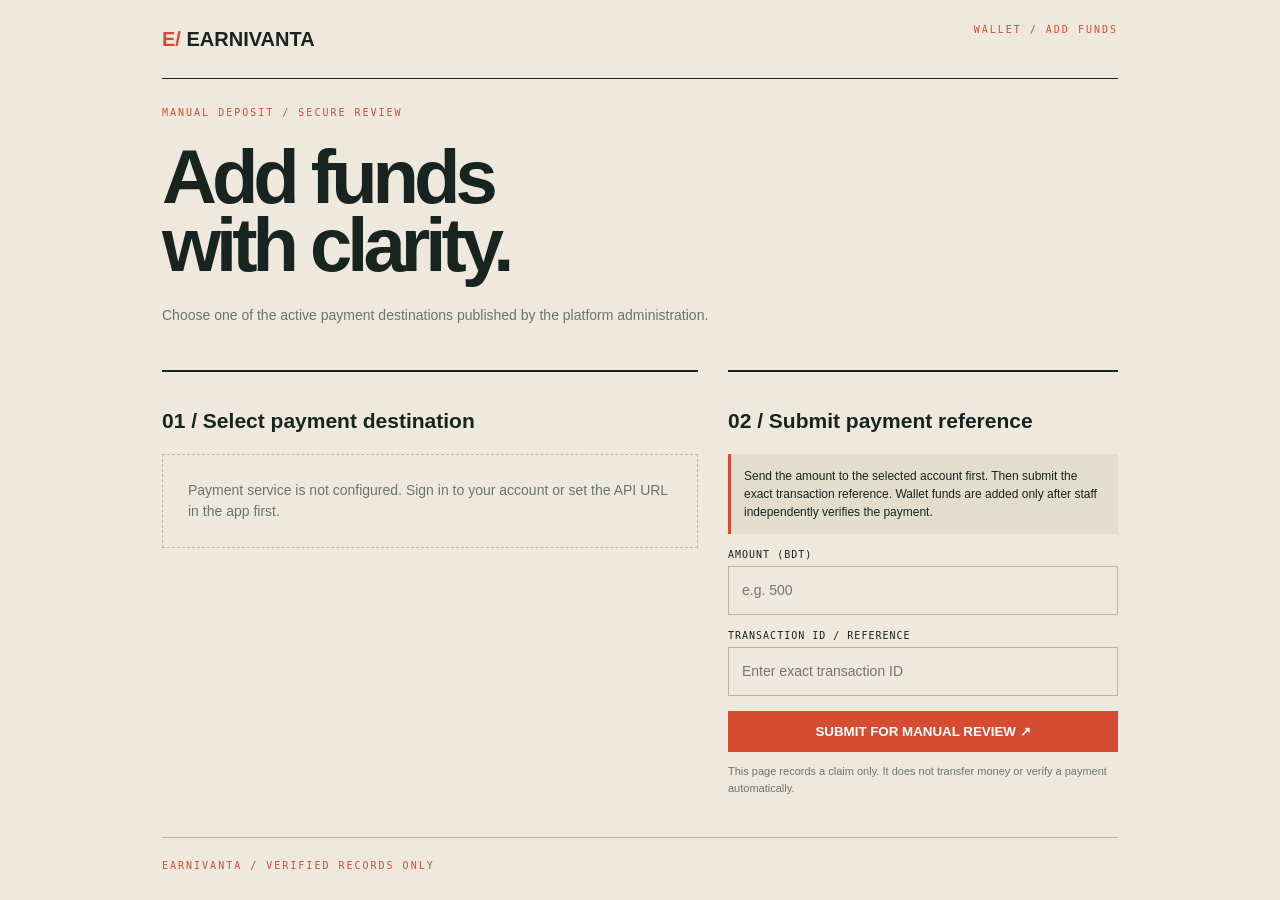
==== add-funds.html @ 9689fb7e "Add customer-facing manual payment destination and deposit claim page" ====
<!doctype html>
<html lang="en"><head><meta charset="utf-8"><meta name="viewport" content="width=device-width,initial-scale=1"><title>Earnivanta / Add Funds</title>
<style>
:root{--paper:#eee9dc;--paper2:#e3ddce;--ink:#18241f;--muted:#69756d;--red:#d64c32;--line:#b8b4a7}*{box-sizing:border-box}body{margin:0;background:var(--paper);color:var(--ink);font:14px/1.5 Arial,sans-serif}.wrap{max-width:1000px;margin:auto;padding:0 22px}.top{padding:24px 0;border-bottom:1px solid var(--ink);display:flex;justify-content:space-between}.brand{font-size:20px;font-weight:900}.tag{font:10px monospace;letter-spacing:2px;color:var(--red)}h1{font-size:clamp(42px,7vw,76px);letter-spacing:-5px;line-height:.9;margin:25px 0}.layout{display:grid;grid-template-columns:1fr 390px;gap:30px;padding:30px 0}.panel{border-top:2px solid var(--ink);padding-top:16px}.cards{display:grid;gap:12px}.card{padding:17px;border:1px solid var(--line);background:#f5f1e8;cursor:pointer}.card.selected{border:2px solid var(--red);padding:16px}.meta{font:10px monospace;color:var(--muted);letter-spacing:1px}.number{font-size:25px;font-weight:bold;letter-spacing:-1px;overflow-wrap:anywhere;margin:6px 0}.field{margin:15px 0}.field label{display:block;font:10px monospace;letter-spacing:1px;margin-bottom:6px}.field input,.field select{width:100%;padding:13px;border:1px solid var(--line);background:transparent;color:var(--ink);font:inherit}.btn{background:var(--red);color:white;border:0;padding:13px 16px;font-weight:bold;cursor:pointer;width:100%}.note{padding:13px;background:var(--paper2);border-left:3px solid var(--red);font-size:12px;margin:15px 0}.muted{color:var(--muted)}.hidden{display:none!important}.toast{position:fixed;bottom:18px;right:18px;background:var(--ink);color:white;padding:13px}.empty{padding:25px;border:1px dashed var(--line);color:var(--muted)}@media(max-width:780px){.layout{grid-template-columns:1fr}.wrap{padding:0 16px}}
</style></head><body><div class="wrap"><header class="top"><div class="brand"><span style="color:var(--red)">E/</span> EARNIVANTA</div><div class="tag">WALLET / ADD FUNDS</div></header><div class="tag" style="margin-top:28px">MANUAL DEPOSIT / SECURE REVIEW</div><h1>Add funds<br>with clarity.</h1><p class="muted">Choose one of the active payment destinations published by the platform administration.</p><div class="layout"><section class="panel"><h2>01 / Select payment destination</h2><div id="destinations" class="cards"><div class="empty">Loading available payment accounts…</div></div></section><section class="panel"><h2>02 / Submit payment reference</h2><div class="note">Send the amount to the selected account first. Then submit the exact transaction reference. Wallet funds are added only after staff independently verifies the payment.</div><form id="form"><div class="field"><label>AMOUNT (BDT)</label><input id="amount" type="number" min="1" max="1000000" step="0.01" required placeholder="e.g. 500"></div><div class="field"><label>TRANSACTION ID / REFERENCE</label><input id="reference" required minlength="6" maxlength="120" placeholder="Enter exact transaction ID"></div><button class="btn" type="submit">SUBMIT FOR MANUAL REVIEW ↗</button></form><p class="muted" style="font-size:11px">This page records a claim only. It does not transfer money or verify a payment automatically.</p></section></div><footer class="tag" style="border-top:1px solid var(--line);padding:22px 0">EARNIVANTA / VERIFIED RECORDS ONLY</footer></div><div id="toast" class="toast hidden"></div>
<script>
const $=id=>document.getElementById(id);let base="",token="",selected=null;
function msg(s){$("toast").textContent=s;$("toast").classList.remove("hidden");setTimeout(()=>$("toast").classList.add("hidden"),4000)}
const esc=s=>String(s??"").replace(/[&<>"']/g,c=>({"&":"&amp;","<":"&lt;",">":"&gt;",'"':"&quot;","'":"&#39;"}[c]));
async function load(){base=new URLSearchParams(location.search).get("api")||localStorage.getItem("earnivanta_api")||"";token=localStorage.getItem("earnivanta_token")||"";if(!base){$("destinations").innerHTML='<div class="empty">Payment service is not configured. Sign in to your account or set the API URL in the app first.</div>';return}try{const r=await fetch(base.replace(/\/$/,"")+"/api/v1/payment-destinations");const items=await r.json();if(!r.ok)throw Error("Could not load payment destinations");$("destinations").innerHTML=items.length?items.map(x=>'<article class="card" data-id="'+x.id+'"><div class="meta">'+esc(x.method.toUpperCase())+' / '+esc(x.account_type.toUpperCase())+'</div><h3>'+esc(x.label)+'</h3><div class="number">'+esc(x.account_number)+'</div><p class="muted">'+esc(x.instructions||"Use this account to send your payment")+'</p></article>').join(""):'<div class="empty">No payment destinations are active right now.</div>';$("destinations").querySelectorAll("[data-id]").forEach(c=>c.onclick=()=>{selected=items.find(x=>x.id===Number(c.dataset.id));$("destinations").querySelectorAll(".card").forEach(x=>x.classList.toggle("selected",x===c))})}catch(e){$("destinations").innerHTML='<div class="empty">'+esc(e.message)+'</div>'}}
$("form").onsubmit=async e=>{e.preventDefault();if(!selected){msg("Select a payment destination first");return}if(!token){msg("Please sign in to your Earnivanta account first");return}const amount=Math.round(Number($("amount").value)*100);if(!Number.isSafeInteger(amount)||amount<=0){msg("Enter a valid amount");return}try{const r=await fetch(base.replace(/\/$/,"")+"/api/v1/deposits",{method:"POST",headers:{"Content-Type":"application/json","Authorization":"Bearer "+token},body:JSON.stringify({amount_minor:amount,method:selected.method.toLowerCase(),payment_destination_id:selected.id,payment_reference:$("reference").value.trim()})});const d=await r.json();if(!r.ok)throw Error(d.detail||"Submission failed");msg("Submitted. Awaiting manual verification.");$("form").reset()}catch(e){msg(e.message)}};
load();
</script></body></html>
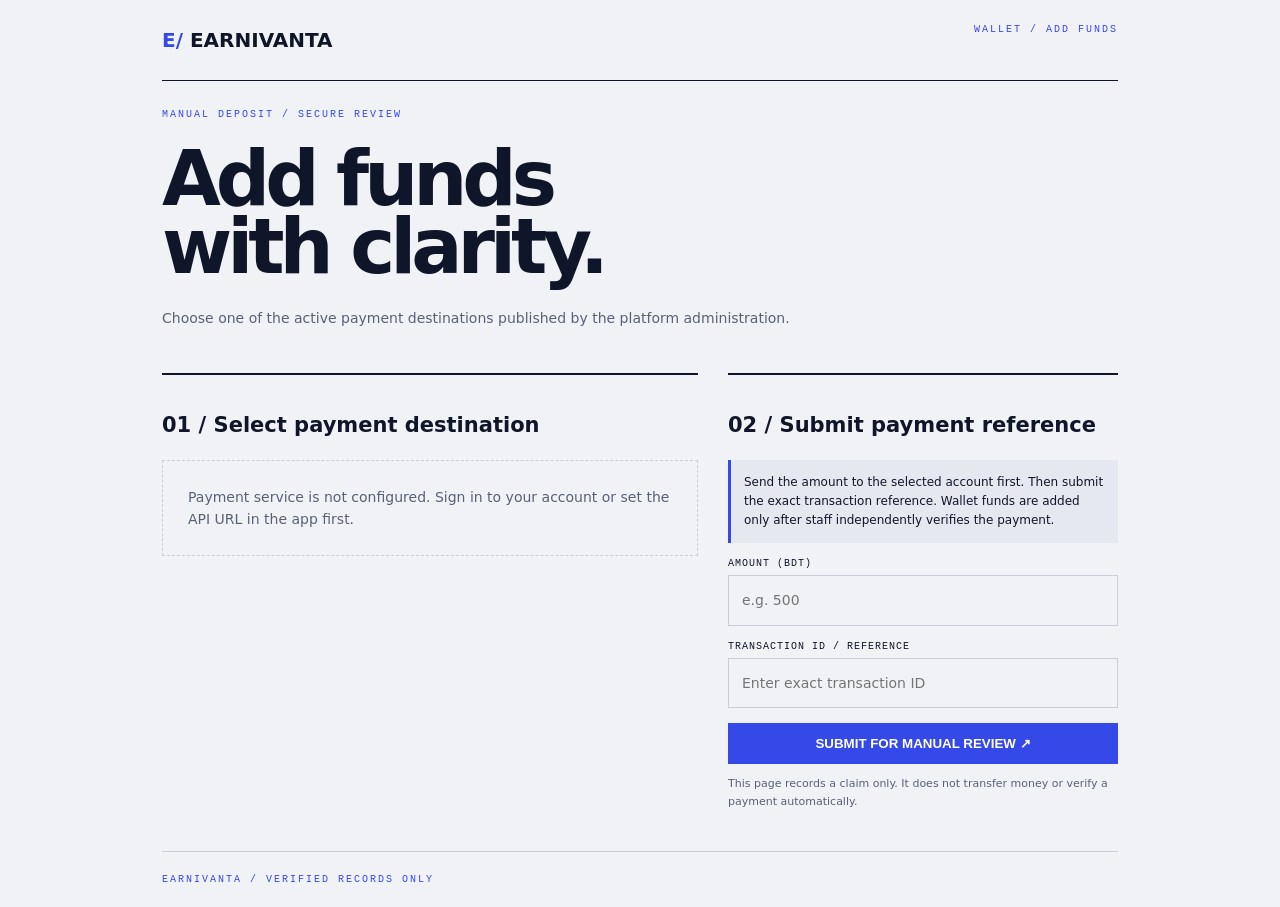
==== commit 8fe2bd55: "Align Earnivanta operations and payment pages with the new visual identity" ====
--- a/add-funds.html
+++ b/add-funds.html
@@ -1,7 +1,7 @@
 <!doctype html>
 <html lang="en"><head><meta charset="utf-8"><meta name="viewport" content="width=device-width,initial-scale=1"><title>Earnivanta / Add Funds</title>
 <style>
-:root{--paper:#eee9dc;--paper2:#e3ddce;--ink:#18241f;--muted:#69756d;--red:#d64c32;--line:#b8b4a7}*{box-sizing:border-box}body{margin:0;background:var(--paper);color:var(--ink);font:14px/1.5 Arial,sans-serif}.wrap{max-width:1000px;margin:auto;padding:0 22px}.top{padding:24px 0;border-bottom:1px solid var(--ink);display:flex;justify-content:space-between}.brand{font-size:20px;font-weight:900}.tag{font:10px monospace;letter-spacing:2px;color:var(--red)}h1{font-size:clamp(42px,7vw,76px);letter-spacing:-5px;line-height:.9;margin:25px 0}.layout{display:grid;grid-template-columns:1fr 390px;gap:30px;padding:30px 0}.panel{border-top:2px solid var(--ink);padding-top:16px}.cards{display:grid;gap:12px}.card{padding:17px;border:1px solid var(--line);background:#f5f1e8;cursor:pointer}.card.selected{border:2px solid var(--red);padding:16px}.meta{font:10px monospace;color:var(--muted);letter-spacing:1px}.number{font-size:25px;font-weight:bold;letter-spacing:-1px;overflow-wrap:anywhere;margin:6px 0}.field{margin:15px 0}.field label{display:block;font:10px monospace;letter-spacing:1px;margin-bottom:6px}.field input,.field select{width:100%;padding:13px;border:1px solid var(--line);background:transparent;color:var(--ink);font:inherit}.btn{background:var(--red);color:white;border:0;padding:13px 16px;font-weight:bold;cursor:pointer;width:100%}.note{padding:13px;background:var(--paper2);border-left:3px solid var(--red);font-size:12px;margin:15px 0}.muted{color:var(--muted)}.hidden{display:none!important}.toast{position:fixed;bottom:18px;right:18px;background:var(--ink);color:white;padding:13px}.empty{padding:25px;border:1px dashed var(--line);color:var(--muted)}@media(max-width:780px){.layout{grid-template-columns:1fr}.wrap{padding:0 16px}}
+:root{--paper:#f1f2f5;--paper2:#e5e8ef;--ink:#101629;--muted:#596176;--red:#3548e8;--line:#c8cdd8}*{box-sizing:border-box}body{margin:0;background:var(--paper);color:var(--ink);font:14px/1.6 "Segoe UI",system-ui,"Noto Sans Bengali",sans-serif}.wrap{max-width:1000px;margin:auto;padding:0 22px}.top{padding:24px 0;border-bottom:1px solid var(--ink);display:flex;justify-content:space-between}.brand{font-size:20px;font-weight:900}.tag{font:10px monospace;letter-spacing:2px;color:var(--red)}h1{font-size:clamp(42px,7vw,76px);letter-spacing:-5px;line-height:.9;margin:25px 0}.layout{display:grid;grid-template-columns:1fr 390px;gap:30px;padding:30px 0}.panel{border-top:2px solid var(--ink);padding-top:16px}.cards{display:grid;gap:12px}.card{padding:17px;border:1px solid var(--line);background:#f5f1e8;cursor:pointer}.card.selected{border:2px solid var(--red);padding:16px}.meta{font:10px monospace;color:var(--muted);letter-spacing:1px}.number{font-size:25px;font-weight:bold;letter-spacing:-1px;overflow-wrap:anywhere;margin:6px 0}.field{margin:15px 0}.field label{display:block;font:10px monospace;letter-spacing:1px;margin-bottom:6px}.field input,.field select{width:100%;padding:13px;border:1px solid var(--line);background:transparent;color:var(--ink);font:inherit}.btn{background:var(--red);color:white;border:0;padding:13px 16px;font-weight:bold;cursor:pointer;width:100%}.note{padding:13px;background:var(--paper2);border-left:3px solid var(--red);font-size:12px;margin:15px 0}.muted{color:var(--muted)}.hidden{display:none!important}.toast{position:fixed;bottom:18px;right:18px;background:var(--ink);color:white;padding:13px}.empty{padding:25px;border:1px dashed var(--line);color:var(--muted)}@media(max-width:780px){.layout{grid-template-columns:1fr}.wrap{padding:0 16px}}
 </style></head><body><div class="wrap"><header class="top"><div class="brand"><span style="color:var(--red)">E/</span> EARNIVANTA</div><div class="tag">WALLET / ADD FUNDS</div></header><div class="tag" style="margin-top:28px">MANUAL DEPOSIT / SECURE REVIEW</div><h1>Add funds<br>with clarity.</h1><p class="muted">Choose one of the active payment destinations published by the platform administration.</p><div class="layout"><section class="panel"><h2>01 / Select payment destination</h2><div id="destinations" class="cards"><div class="empty">Loading available payment accounts…</div></div></section><section class="panel"><h2>02 / Submit payment reference</h2><div class="note">Send the amount to the selected account first. Then submit the exact transaction reference. Wallet funds are added only after staff independently verifies the payment.</div><form id="form"><div class="field"><label>AMOUNT (BDT)</label><input id="amount" type="number" min="1" max="1000000" step="0.01" required placeholder="e.g. 500"></div><div class="field"><label>TRANSACTION ID / REFERENCE</label><input id="reference" required minlength="6" maxlength="120" placeholder="Enter exact transaction ID"></div><button class="btn" type="submit">SUBMIT FOR MANUAL REVIEW ↗</button></form><p class="muted" style="font-size:11px">This page records a claim only. It does not transfer money or verify a payment automatically.</p></section></div><footer class="tag" style="border-top:1px solid var(--line);padding:22px 0">EARNIVANTA / VERIFIED RECORDS ONLY</footer></div><div id="toast" class="toast hidden"></div>
 <script>
 const $=id=>document.getElementById(id);let base="",token="",selected=null;
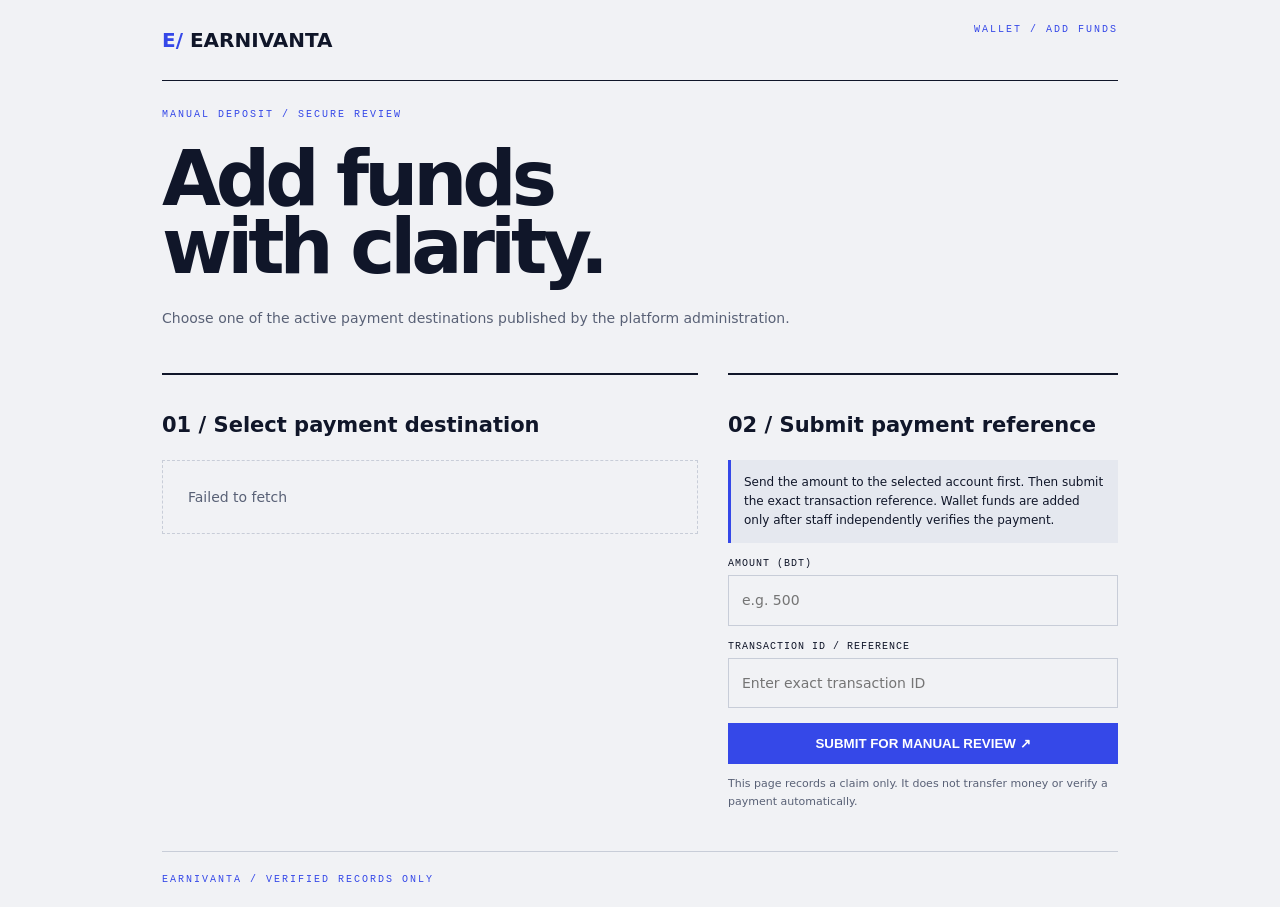
==== commit 4e271e91: "Connect frontend pages to live Earnivanta API by default" ====
--- a/add-funds.html
+++ b/add-funds.html
@@ -7,7 +7,7 @@
 const $=id=>document.getElementById(id);let base="",token="",selected=null;
 function msg(s){$("toast").textContent=s;$("toast").classList.remove("hidden");setTimeout(()=>$("toast").classList.add("hidden"),4000)}
 const esc=s=>String(s??"").replace(/[&<>"']/g,c=>({"&":"&amp;","<":"&lt;",">":"&gt;",'"':"&quot;","'":"&#39;"}[c]));
-async function load(){base=new URLSearchParams(location.search).get("api")||localStorage.getItem("earnivanta_api")||"";token=localStorage.getItem("earnivanta_token")||"";if(!base){$("destinations").innerHTML='<div class="empty">Payment service is not configured. Sign in to your account or set the API URL in the app first.</div>';return}try{const r=await fetch(base.replace(/\/$/,"")+"/api/v1/payment-destinations");const items=await r.json();if(!r.ok)throw Error("Could not load payment destinations");$("destinations").innerHTML=items.length?items.map(x=>'<article class="card" data-id="'+x.id+'"><div class="meta">'+esc(x.method.toUpperCase())+' / '+esc(x.account_type.toUpperCase())+'</div><h3>'+esc(x.label)+'</h3><div class="number">'+esc(x.account_number)+'</div><p class="muted">'+esc(x.instructions||"Use this account to send your payment")+'</p></article>').join(""):'<div class="empty">No payment destinations are active right now.</div>';$("destinations").querySelectorAll("[data-id]").forEach(c=>c.onclick=()=>{selected=items.find(x=>x.id===Number(c.dataset.id));$("destinations").querySelectorAll(".card").forEach(x=>x.classList.toggle("selected",x===c))})}catch(e){$("destinations").innerHTML='<div class="empty">'+esc(e.message)+'</div>'}}
+async function load(){base=new URLSearchParams(location.search).get("api")||localStorage.getItem("earnivanta_api")||"https://earnivanta-api-ozq5.onrender.com";token=localStorage.getItem("earnivanta_token")||"";if(!base){$("destinations").innerHTML='<div class="empty">Payment service is not configured. Sign in to your account or set the API URL in the app first.</div>';return}try{const r=await fetch(base.replace(/\/$/,"")+"/api/v1/payment-destinations");const items=await r.json();if(!r.ok)throw Error("Could not load payment destinations");$("destinations").innerHTML=items.length?items.map(x=>'<article class="card" data-id="'+x.id+'"><div class="meta">'+esc(x.method.toUpperCase())+' / '+esc(x.account_type.toUpperCase())+'</div><h3>'+esc(x.label)+'</h3><div class="number">'+esc(x.account_number)+'</div><p class="muted">'+esc(x.instructions||"Use this account to send your payment")+'</p></article>').join(""):'<div class="empty">No payment destinations are active right now.</div>';$("destinations").querySelectorAll("[data-id]").forEach(c=>c.onclick=()=>{selected=items.find(x=>x.id===Number(c.dataset.id));$("destinations").querySelectorAll(".card").forEach(x=>x.classList.toggle("selected",x===c))})}catch(e){$("destinations").innerHTML='<div class="empty">'+esc(e.message)+'</div>'}}
 $("form").onsubmit=async e=>{e.preventDefault();if(!selected){msg("Select a payment destination first");return}if(!token){msg("Please sign in to your Earnivanta account first");return}const amount=Math.round(Number($("amount").value)*100);if(!Number.isSafeInteger(amount)||amount<=0){msg("Enter a valid amount");return}try{const r=await fetch(base.replace(/\/$/,"")+"/api/v1/deposits",{method:"POST",headers:{"Content-Type":"application/json","Authorization":"Bearer "+token},body:JSON.stringify({amount_minor:amount,method:selected.method.toLowerCase(),payment_destination_id:selected.id,payment_reference:$("reference").value.trim()})});const d=await r.json();if(!r.ok)throw Error(d.detail||"Submission failed");msg("Submitted. Awaiting manual verification.");$("form").reset()}catch(e){msg(e.message)}};
 load();
 </script></body></html>
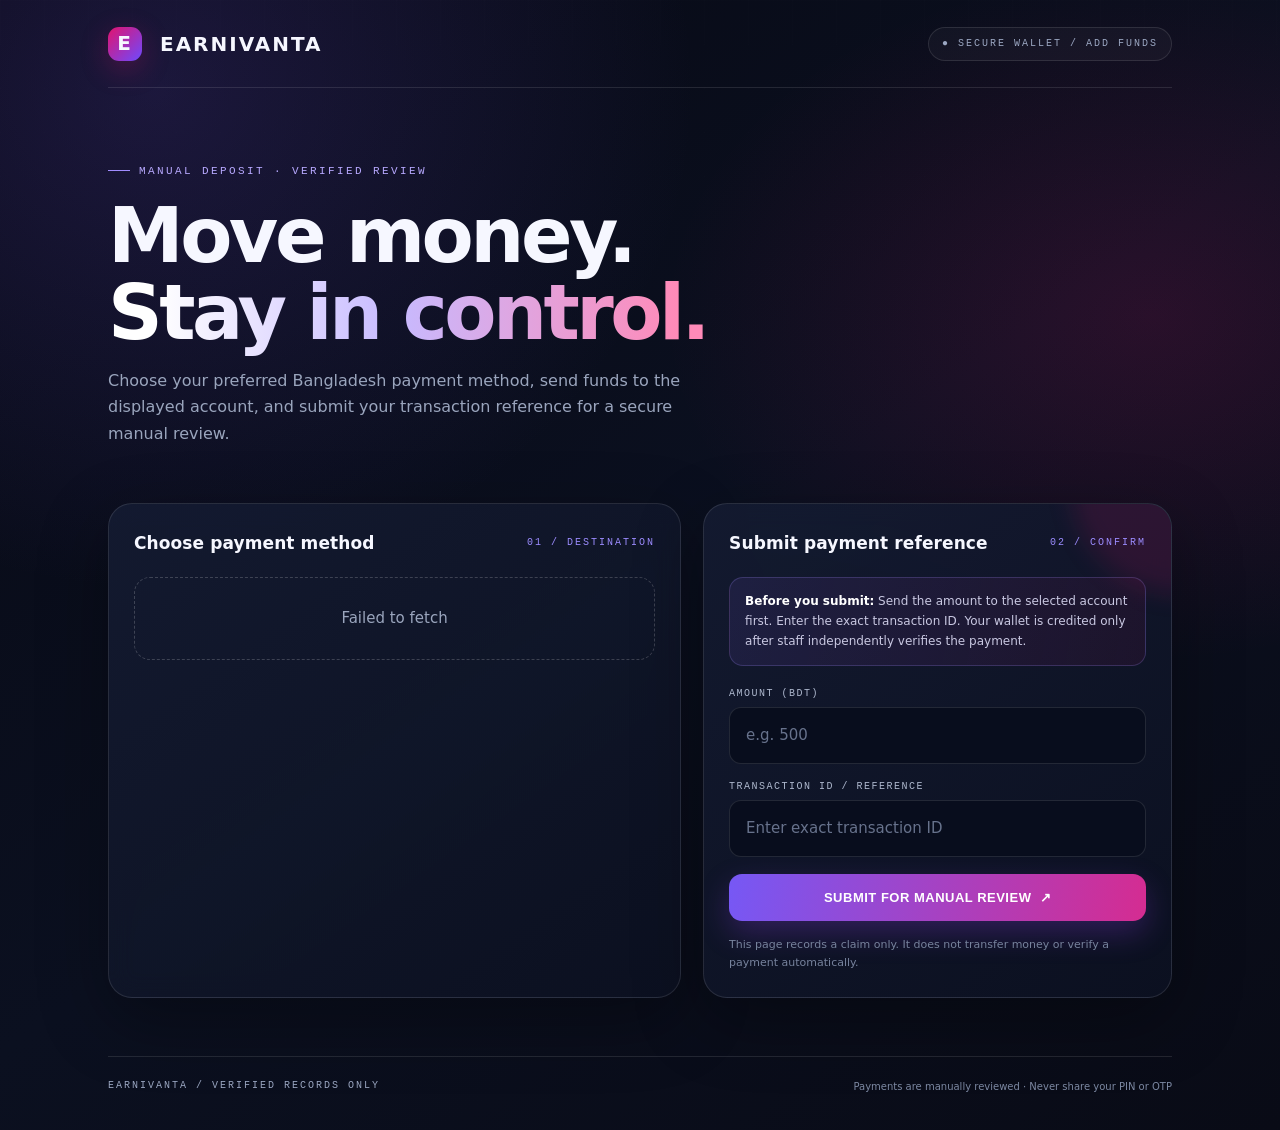
==== commit 508ae2c1: "Redesign add funds page with branded payment cards and premium dark theme" ====
--- a/add-funds.html
+++ b/add-funds.html
@@ -1,13 +1,11 @@
 <!doctype html>
 <html lang="en"><head><meta charset="utf-8"><meta name="viewport" content="width=device-width,initial-scale=1"><title>Earnivanta / Add Funds</title>
-<style>
-:root{--paper:#f1f2f5;--paper2:#e5e8ef;--ink:#101629;--muted:#596176;--red:#3548e8;--line:#c8cdd8}*{box-sizing:border-box}body{margin:0;background:var(--paper);color:var(--ink);font:14px/1.6 "Segoe UI",system-ui,"Noto Sans Bengali",sans-serif}.wrap{max-width:1000px;margin:auto;padding:0 22px}.top{padding:24px 0;border-bottom:1px solid var(--ink);display:flex;justify-content:space-between}.brand{font-size:20px;font-weight:900}.tag{font:10px monospace;letter-spacing:2px;color:var(--red)}h1{font-size:clamp(42px,7vw,76px);letter-spacing:-5px;line-height:.9;margin:25px 0}.layout{display:grid;grid-template-columns:1fr 390px;gap:30px;padding:30px 0}.panel{border-top:2px solid var(--ink);padding-top:16px}.cards{display:grid;gap:12px}.card{padding:17px;border:1px solid var(--line);background:#f5f1e8;cursor:pointer}.card.selected{border:2px solid var(--red);padding:16px}.meta{font:10px monospace;color:var(--muted);letter-spacing:1px}.number{font-size:25px;font-weight:bold;letter-spacing:-1px;overflow-wrap:anywhere;margin:6px 0}.field{margin:15px 0}.field label{display:block;font:10px monospace;letter-spacing:1px;margin-bottom:6px}.field input,.field select{width:100%;padding:13px;border:1px solid var(--line);background:transparent;color:var(--ink);font:inherit}.btn{background:var(--red);color:white;border:0;padding:13px 16px;font-weight:bold;cursor:pointer;width:100%}.note{padding:13px;background:var(--paper2);border-left:3px solid var(--red);font-size:12px;margin:15px 0}.muted{color:var(--muted)}.hidden{display:none!important}.toast{position:fixed;bottom:18px;right:18px;background:var(--ink);color:white;padding:13px}.empty{padding:25px;border:1px dashed var(--line);color:var(--muted)}@media(max-width:780px){.layout{grid-template-columns:1fr}.wrap{padding:0 16px}}
-</style></head><body><div class="wrap"><header class="top"><div class="brand"><span style="color:var(--red)">E/</span> EARNIVANTA</div><div class="tag">WALLET / ADD FUNDS</div></header><div class="tag" style="margin-top:28px">MANUAL DEPOSIT / SECURE REVIEW</div><h1>Add funds<br>with clarity.</h1><p class="muted">Choose one of the active payment destinations published by the platform administration.</p><div class="layout"><section class="panel"><h2>01 / Select payment destination</h2><div id="destinations" class="cards"><div class="empty">Loading available payment accounts…</div></div></section><section class="panel"><h2>02 / Submit payment reference</h2><div class="note">Send the amount to the selected account first. Then submit the exact transaction reference. Wallet funds are added only after staff independently verifies the payment.</div><form id="form"><div class="field"><label>AMOUNT (BDT)</label><input id="amount" type="number" min="1" max="1000000" step="0.01" required placeholder="e.g. 500"></div><div class="field"><label>TRANSACTION ID / REFERENCE</label><input id="reference" required minlength="6" maxlength="120" placeholder="Enter exact transaction ID"></div><button class="btn" type="submit">SUBMIT FOR MANUAL REVIEW ↗</button></form><p class="muted" style="font-size:11px">This page records a claim only. It does not transfer money or verify a payment automatically.</p></section></div><footer class="tag" style="border-top:1px solid var(--line);padding:22px 0">EARNIVANTA / VERIFIED RECORDS ONLY</footer></div><div id="toast" class="toast hidden"></div>
+<style>:root{color-scheme:dark;--bg:#070914;--panel:#111629;--line:rgba(255,255,255,.11);--muted:#9aa5bd;--white:#f6f7ff;--pink:#e2136e;--orange:#f26522;--cyan:#64e5db}*{box-sizing:border-box}html{scroll-behavior:smooth}body{margin:0;min-height:100vh;background:radial-gradient(ellipse at 12% 8%,rgba(92,65,180,.24),transparent 34%),radial-gradient(ellipse at 90% 28%,rgba(226,19,110,.14),transparent 30%),linear-gradient(145deg,#070914 0%,#0b1020 52%,#090b16 100%);color:var(--white);font:15px/1.65 "Segoe UI",system-ui,"Noto Sans Bengali",sans-serif;overflow-x:hidden}body:before{content:"";position:fixed;inset:0;pointer-events:none;opacity:.22;background-image:linear-gradient(rgba(255,255,255,.035) 1px,transparent 1px),linear-gradient(90deg,rgba(255,255,255,.035) 1px,transparent 1px);background-size:44px 44px;mask-image:linear-gradient(to bottom,black,transparent 85%)}.wrap{position:relative;max-width:1120px;margin:auto;padding:0 28px}.top{height:88px;display:flex;align-items:center;justify-content:space-between;border-bottom:1px solid var(--line)}.brand{font-size:20px;font-weight:900;letter-spacing:2px}.brand-mark{display:inline-grid;place-items:center;width:34px;height:34px;border-radius:11px;margin-right:9px;background:linear-gradient(135deg,#e2136e,#6d4aff);box-shadow:0 8px 28px #e2136e44}.tag{font:10px/1.4 ui-monospace,monospace;letter-spacing:2px;color:#9ba7c2}.secure{border:1px solid var(--line);border-radius:99px;padding:9px 13px;background:#ffffff08}.hero{padding:66px 0 36px;max-width:760px}.eyebrow{display:inline-flex;align-items:center;gap:9px;color:#b8a9ff;font:11px ui-monospace,monospace;letter-spacing:2.4px}.eyebrow:before{content:"";width:22px;height:1px;background:#a18cff}h1{font-size:clamp(42px,7vw,76px);line-height:1.02;letter-spacing:-3.5px;margin:18px 0 16px;font-weight:850}h1 span{background:linear-gradient(90deg,#fff 8%,#c7baff 48%,#ff8ab8 95%);-webkit-background-clip:text;background-clip:text;color:transparent}.hero p{color:var(--muted);max-width:600px;margin:0;font-size:16px}.layout{display:grid;grid-template-columns:minmax(0,1.1fr) minmax(320px,.9fr);gap:22px;padding:20px 0 58px}.panel{background:linear-gradient(145deg,rgba(20,27,49,.94),rgba(12,17,33,.94));border:1px solid var(--line);border-radius:24px;padding:25px;box-shadow:0 22px 70px #0005;backdrop-filter:blur(12px)}.panel-head{display:flex;align-items:center;justify-content:space-between;gap:12px;margin-bottom:20px}.panel h2{font-size:17px;letter-spacing:.1px;margin:0}.step{font:10px ui-monospace,monospace;color:#9c8cff;letter-spacing:2px}.cards{display:grid;grid-template-columns:repeat(2,minmax(0,1fr));gap:13px}.card{position:relative;min-width:0;padding:17px;border:1px solid var(--line);border-radius:17px;background:linear-gradient(145deg,#ffffff0b,#ffffff03);cursor:pointer;transition:transform .2s,border-color .2s,background .2s;overflow:hidden}.card:hover{transform:translateY(-3px);border-color:#a18cff88}.card.selected{border:1px solid #b29dff;background:linear-gradient(145deg,#5b4b9a40,#e2136e12);box-shadow:inset 0 0 0 1px #a18cff33,0 10px 32px #5c4bbb22}.card.selected:after{content:"✓";position:absolute;right:13px;top:12px;width:22px;height:22px;border-radius:50%;display:grid;place-items:center;background:#9d87ff;color:#0b0b17;font-weight:900;font-size:12px}.brandline{display:flex;align-items:center;gap:12px;margin-bottom:15px}.logo-box{width:56px;height:48px;flex:0 0 56px;border-radius:13px;background:#fff;display:grid;place-items:center;padding:6px}.logo-box img{max-width:100%;max-height:100%;object-fit:contain}.logo-fallback{font-size:12px;font-weight:900;color:#151525}.method-name{font-weight:800;font-size:15px}.meta{font:9px ui-monospace,monospace;letter-spacing:1.4px;color:#8f9bb7;margin-top:3px}.number{font-size:20px;font-weight:800;letter-spacing:.2px;overflow-wrap:anywhere;margin:6px 0 3px}.instructions{color:#9ba6bd;font-size:11px;line-height:1.5;margin:0}.form-panel{position:relative;overflow:hidden}.form-panel:before{content:"";position:absolute;width:220px;height:220px;border-radius:50%;right:-120px;top:-130px;background:#e2136e22;filter:blur(12px)}.form-panel>*{position:relative}.note{padding:14px 15px;background:linear-gradient(100deg,#4d3b8c35,#e2136e12);border:1px solid #a18cff38;border-radius:14px;color:#c9c8e2;font-size:12px;margin:0 0 22px}.note strong{color:#fff}.field{margin:17px 0}.field label{display:block;font:10px ui-monospace,monospace;letter-spacing:1.5px;color:#aeb8ce;margin-bottom:8px}.field input,.field select{width:100%;padding:15px 16px;border:1px solid #ffffff1c;border-radius:12px;background:#080d1d;color:var(--white);font:inherit;outline:none;transition:border-color .2s,box-shadow .2s}.field input:focus,.field select:focus{border-color:#a18cff;box-shadow:0 0 0 3px #a18cff20}.field input::placeholder{color:#67728c}.btn{width:100%;border:0;border-radius:13px;padding:16px 18px;background:linear-gradient(100deg,#7658f5,#d52c91);color:white;font-weight:850;font-size:13px;letter-spacing:.5px;cursor:pointer;box-shadow:0 12px 30px #8d3ce844;transition:transform .2s,filter .2s}.btn:hover{transform:translateY(-2px);filter:brightness(1.1)}.fineprint{color:#77839d;font-size:11px;margin:15px 0 0}.muted{color:var(--muted)}.hidden{display:none!important}.toast{position:fixed;z-index:5;bottom:20px;right:20px;max-width:min(90vw,420px);background:#202943;border:1px solid #ffffff22;color:white;padding:14px 18px;border-radius:13px;box-shadow:0 15px 50px #0008}.empty{grid-column:1/-1;padding:28px;border:1px dashed #ffffff30;border-radius:16px;color:var(--muted);text-align:center}.footer{border-top:1px solid var(--line);padding:22px 0 34px;display:flex;justify-content:space-between;gap:12px;flex-wrap:wrap}.copyhint{font-size:10px;color:#7d89a3}@media(max-width:820px){.layout{grid-template-columns:1fr}.hero{padding:48px 0 25px}}@media(max-width:520px){.wrap{padding:0 16px}.top{height:72px}.secure{font-size:9px}.hero{padding-top:42px}h1{letter-spacing:-2px}.panel{padding:18px;border-radius:19px}.cards{grid-template-columns:1fr}.card{padding:15px}.number{font-size:19px}}</style></head><body><div class="wrap"><header class="top"><div class="brand"><span class="brand-mark">E</span> EARNIVANTA</div><div class="secure tag">● SECURE WALLET / ADD FUNDS</div></header><section class="hero"><div class="eyebrow">MANUAL DEPOSIT · VERIFIED REVIEW</div><h1>Move money.<br><span>Stay in control.</span></h1><p>Choose your preferred Bangladesh payment method, send funds to the displayed account, and submit your transaction reference for a secure manual review.</p></section><div class="layout"><section class="panel"><div class="panel-head"><h2>Choose payment method</h2><span class="step">01 / DESTINATION</span></div><div id="destinations" class="cards"><div class="empty">Loading available payment accounts…</div></div></section><section class="panel form-panel"><div class="panel-head"><h2>Submit payment reference</h2><span class="step">02 / CONFIRM</span></div><div class="note"><strong>Before you submit:</strong> Send the amount to the selected account first. Enter the exact transaction ID. Your wallet is credited only after staff independently verifies the payment.</div><form id="form"><div class="field"><label>AMOUNT (BDT)</label><input id="amount" type="number" min="1" max="1000000" step="0.01" required placeholder="e.g. 500"></div><div class="field"><label>TRANSACTION ID / REFERENCE</label><input id="reference" required minlength="6" maxlength="120" placeholder="Enter exact transaction ID"></div><button class="btn" type="submit">SUBMIT FOR MANUAL REVIEW&nbsp; ↗</button></form><p class="fineprint">This page records a claim only. It does not transfer money or verify a payment automatically.</p></section></div><footer class="footer"><span class="tag">EARNIVANTA / VERIFIED RECORDS ONLY</span><span class="copyhint">Payments are manually reviewed · Never share your PIN or OTP</span></footer></div><div id="toast" class="toast hidden"></div>
 <script>
 const $=id=>document.getElementById(id);let base="",token="",selected=null;
 function msg(s){$("toast").textContent=s;$("toast").classList.remove("hidden");setTimeout(()=>$("toast").classList.add("hidden"),4000)}
 const esc=s=>String(s??"").replace(/[&<>"']/g,c=>({"&":"&amp;","<":"&lt;",">":"&gt;",'"':"&quot;","'":"&#39;"}[c]));
-async function load(){base=new URLSearchParams(location.search).get("api")||localStorage.getItem("earnivanta_api")||"https://earnivanta-api-ozq5.onrender.com";token=localStorage.getItem("earnivanta_token")||"";if(!base){$("destinations").innerHTML='<div class="empty">Payment service is not configured. Sign in to your account or set the API URL in the app first.</div>';return}try{const r=await fetch(base.replace(/\/$/,"")+"/api/v1/payment-destinations");const items=await r.json();if(!r.ok)throw Error("Could not load payment destinations");$("destinations").innerHTML=items.length?items.map(x=>'<article class="card" data-id="'+x.id+'"><div class="meta">'+esc(x.method.toUpperCase())+' / '+esc(x.account_type.toUpperCase())+'</div><h3>'+esc(x.label)+'</h3><div class="number">'+esc(x.account_number)+'</div><p class="muted">'+esc(x.instructions||"Use this account to send your payment")+'</p></article>').join(""):'<div class="empty">No payment destinations are active right now.</div>';$("destinations").querySelectorAll("[data-id]").forEach(c=>c.onclick=()=>{selected=items.find(x=>x.id===Number(c.dataset.id));$("destinations").querySelectorAll(".card").forEach(x=>x.classList.toggle("selected",x===c))})}catch(e){$("destinations").innerHTML='<div class="empty">'+esc(e.message)+'</div>'}}
+async function load(){base=new URLSearchParams(location.search).get("api")||localStorage.getItem("earnivanta_api")||"https://earnivanta-api-ozq5.onrender.com";token=localStorage.getItem("earnivanta_token")||"";if(!base){$("destinations").innerHTML='<div class="empty">Payment service is not configured. Sign in to your account or set the API URL in the app first.</div>';return}try{const r=await fetch(base.replace(/\/$/,"")+"/api/v1/payment-destinations");const items=await r.json();if(!r.ok)throw Error("Could not load payment destinations");const logoFor=m=>{const v=String(m||"").toLowerCase();if(v.includes("bkash"))return "https://raw.githubusercontent.com/mdmubarokhosin/Bd-MFS-Logo/refs/heads/main/logos/png/bkash.png";if(v.includes("nagad"))return "https://raw.githubusercontent.com/mdmubarokhosin/Bd-MFS-Logo/refs/heads/main/logos/png/nagad.png";if(v.includes("rocket"))return "https://raw.githubusercontent.com/mdmubarokhosin/Bd-MFS-Logo/refs/heads/main/logos/png/rocket.png";if(v.includes("upay"))return "https://raw.githubusercontent.com/mdmubarokhosin/Bd-MFS-Logo/refs/heads/main/logos/png/upay.png";return ""};$("destinations").innerHTML=items.length?items.map(x=>{const logo=logoFor(x.method);return '<article class="card" data-id="'+x.id+'"><div class="brandline"><div class="logo-box">'+(logo?'<img src="'+logo+'" alt="'+esc(x.method)+' logo" onerror="this.outerHTML=\'<span class=\\\'logo-fallback\\\'>'+esc(x.method.toUpperCase().slice(0,8))+'</span>\'">':'<span class="logo-fallback">'+esc(x.method.toUpperCase().slice(0,8))+'</span>')+'</div><div><div class="method-name">'+esc(x.method)+'</div><div class="meta">'+esc(x.account_type.toUpperCase())+'</div></div></div><h3 style="font-size:13px;margin:0;color:#d9def0">'+esc(x.label)+'</h3><div class="number">'+esc(x.account_number)+'</div><p class="instructions">'+esc(x.instructions||"Use this account to send your payment")+'</p></article>'}).join(""):'<div class="empty">No payment destinations are active right now.</div>';$("destinations").querySelectorAll("[data-id]").forEach(c=>c.onclick=()=>{selected=items.find(x=>x.id===Number(c.dataset.id));$("destinations").querySelectorAll(".card").forEach(x=>x.classList.toggle("selected",x===c))})}catch(e){$("destinations").innerHTML='<div class="empty">'+esc(e.message)+'</div>'}}
 $("form").onsubmit=async e=>{e.preventDefault();if(!selected){msg("Select a payment destination first");return}if(!token){msg("Please sign in to your Earnivanta account first");return}const amount=Math.round(Number($("amount").value)*100);if(!Number.isSafeInteger(amount)||amount<=0){msg("Enter a valid amount");return}try{const r=await fetch(base.replace(/\/$/,"")+"/api/v1/deposits",{method:"POST",headers:{"Content-Type":"application/json","Authorization":"Bearer "+token},body:JSON.stringify({amount_minor:amount,method:selected.method.toLowerCase(),payment_destination_id:selected.id,payment_reference:$("reference").value.trim()})});const d=await r.json();if(!r.ok)throw Error(d.detail||"Submission failed");msg("Submitted. Awaiting manual verification.");$("form").reset()}catch(e){msg(e.message)}};
 load();
 </script></body></html>
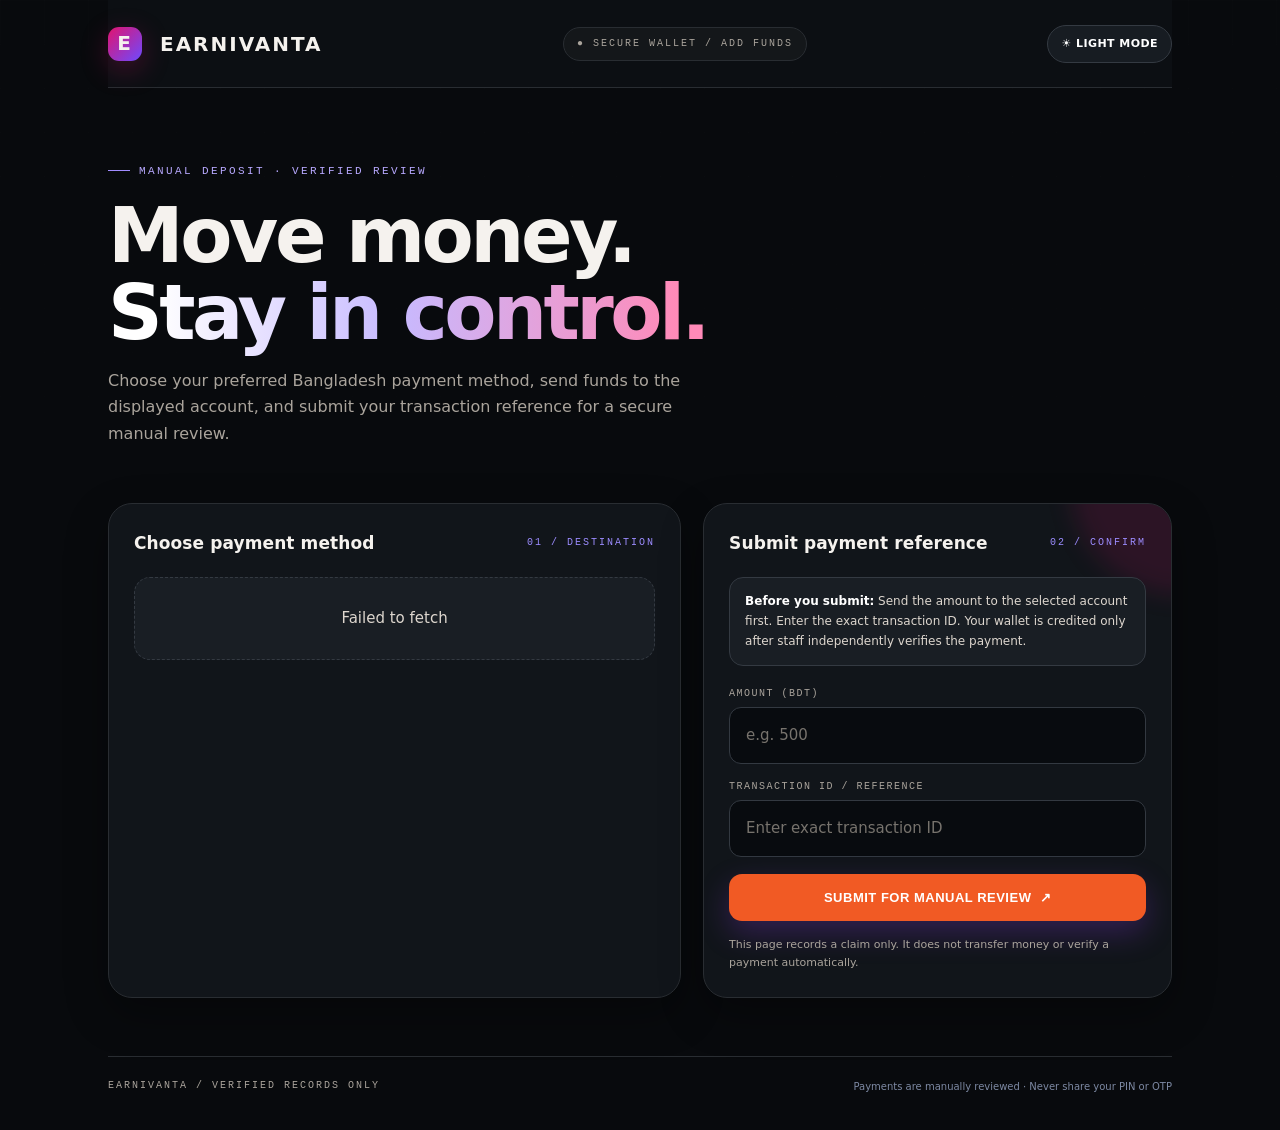
==== commit e1c26bf3: "Apply shared EARNIVANTA theme and persistent mode switch" ====
--- a/add-funds.html
+++ b/add-funds.html
@@ -1,6 +1,6 @@
 <!doctype html>
 <html lang="en"><head><meta charset="utf-8"><meta name="viewport" content="width=device-width,initial-scale=1"><title>Earnivanta / Add Funds</title>
-<style>:root{color-scheme:dark;--bg:#070914;--panel:#111629;--line:rgba(255,255,255,.11);--muted:#9aa5bd;--white:#f6f7ff;--pink:#e2136e;--orange:#f26522;--cyan:#64e5db}*{box-sizing:border-box}html{scroll-behavior:smooth}body{margin:0;min-height:100vh;background:radial-gradient(ellipse at 12% 8%,rgba(92,65,180,.24),transparent 34%),radial-gradient(ellipse at 90% 28%,rgba(226,19,110,.14),transparent 30%),linear-gradient(145deg,#070914 0%,#0b1020 52%,#090b16 100%);color:var(--white);font:15px/1.65 "Segoe UI",system-ui,"Noto Sans Bengali",sans-serif;overflow-x:hidden}body:before{content:"";position:fixed;inset:0;pointer-events:none;opacity:.22;background-image:linear-gradient(rgba(255,255,255,.035) 1px,transparent 1px),linear-gradient(90deg,rgba(255,255,255,.035) 1px,transparent 1px);background-size:44px 44px;mask-image:linear-gradient(to bottom,black,transparent 85%)}.wrap{position:relative;max-width:1120px;margin:auto;padding:0 28px}.top{height:88px;display:flex;align-items:center;justify-content:space-between;border-bottom:1px solid var(--line)}.brand{font-size:20px;font-weight:900;letter-spacing:2px}.brand-mark{display:inline-grid;place-items:center;width:34px;height:34px;border-radius:11px;margin-right:9px;background:linear-gradient(135deg,#e2136e,#6d4aff);box-shadow:0 8px 28px #e2136e44}.tag{font:10px/1.4 ui-monospace,monospace;letter-spacing:2px;color:#9ba7c2}.secure{border:1px solid var(--line);border-radius:99px;padding:9px 13px;background:#ffffff08}.hero{padding:66px 0 36px;max-width:760px}.eyebrow{display:inline-flex;align-items:center;gap:9px;color:#b8a9ff;font:11px ui-monospace,monospace;letter-spacing:2.4px}.eyebrow:before{content:"";width:22px;height:1px;background:#a18cff}h1{font-size:clamp(42px,7vw,76px);line-height:1.02;letter-spacing:-3.5px;margin:18px 0 16px;font-weight:850}h1 span{background:linear-gradient(90deg,#fff 8%,#c7baff 48%,#ff8ab8 95%);-webkit-background-clip:text;background-clip:text;color:transparent}.hero p{color:var(--muted);max-width:600px;margin:0;font-size:16px}.layout{display:grid;grid-template-columns:minmax(0,1.1fr) minmax(320px,.9fr);gap:22px;padding:20px 0 58px}.panel{background:linear-gradient(145deg,rgba(20,27,49,.94),rgba(12,17,33,.94));border:1px solid var(--line);border-radius:24px;padding:25px;box-shadow:0 22px 70px #0005;backdrop-filter:blur(12px)}.panel-head{display:flex;align-items:center;justify-content:space-between;gap:12px;margin-bottom:20px}.panel h2{font-size:17px;letter-spacing:.1px;margin:0}.step{font:10px ui-monospace,monospace;color:#9c8cff;letter-spacing:2px}.cards{display:grid;grid-template-columns:repeat(2,minmax(0,1fr));gap:13px}.card{position:relative;min-width:0;padding:17px;border:1px solid var(--line);border-radius:17px;background:linear-gradient(145deg,#ffffff0b,#ffffff03);cursor:pointer;transition:transform .2s,border-color .2s,background .2s;overflow:hidden}.card:hover{transform:translateY(-3px);border-color:#a18cff88}.card.selected{border:1px solid #b29dff;background:linear-gradient(145deg,#5b4b9a40,#e2136e12);box-shadow:inset 0 0 0 1px #a18cff33,0 10px 32px #5c4bbb22}.card.selected:after{content:"✓";position:absolute;right:13px;top:12px;width:22px;height:22px;border-radius:50%;display:grid;place-items:center;background:#9d87ff;color:#0b0b17;font-weight:900;font-size:12px}.brandline{display:flex;align-items:center;gap:12px;margin-bottom:15px}.logo-box{width:56px;height:48px;flex:0 0 56px;border-radius:13px;background:#fff;display:grid;place-items:center;padding:6px}.logo-box img{max-width:100%;max-height:100%;object-fit:contain}.logo-fallback{font-size:12px;font-weight:900;color:#151525}.method-name{font-weight:800;font-size:15px}.meta{font:9px ui-monospace,monospace;letter-spacing:1.4px;color:#8f9bb7;margin-top:3px}.number{font-size:20px;font-weight:800;letter-spacing:.2px;overflow-wrap:anywhere;margin:6px 0 3px}.instructions{color:#9ba6bd;font-size:11px;line-height:1.5;margin:0}.form-panel{position:relative;overflow:hidden}.form-panel:before{content:"";position:absolute;width:220px;height:220px;border-radius:50%;right:-120px;top:-130px;background:#e2136e22;filter:blur(12px)}.form-panel>*{position:relative}.note{padding:14px 15px;background:linear-gradient(100deg,#4d3b8c35,#e2136e12);border:1px solid #a18cff38;border-radius:14px;color:#c9c8e2;font-size:12px;margin:0 0 22px}.note strong{color:#fff}.field{margin:17px 0}.field label{display:block;font:10px ui-monospace,monospace;letter-spacing:1.5px;color:#aeb8ce;margin-bottom:8px}.field input,.field select{width:100%;padding:15px 16px;border:1px solid #ffffff1c;border-radius:12px;background:#080d1d;color:var(--white);font:inherit;outline:none;transition:border-color .2s,box-shadow .2s}.field input:focus,.field select:focus{border-color:#a18cff;box-shadow:0 0 0 3px #a18cff20}.field input::placeholder{color:#67728c}.btn{width:100%;border:0;border-radius:13px;padding:16px 18px;background:linear-gradient(100deg,#7658f5,#d52c91);color:white;font-weight:850;font-size:13px;letter-spacing:.5px;cursor:pointer;box-shadow:0 12px 30px #8d3ce844;transition:transform .2s,filter .2s}.btn:hover{transform:translateY(-2px);filter:brightness(1.1)}.fineprint{color:#77839d;font-size:11px;margin:15px 0 0}.muted{color:var(--muted)}.hidden{display:none!important}.toast{position:fixed;z-index:5;bottom:20px;right:20px;max-width:min(90vw,420px);background:#202943;border:1px solid #ffffff22;color:white;padding:14px 18px;border-radius:13px;box-shadow:0 15px 50px #0008}.empty{grid-column:1/-1;padding:28px;border:1px dashed #ffffff30;border-radius:16px;color:var(--muted);text-align:center}.footer{border-top:1px solid var(--line);padding:22px 0 34px;display:flex;justify-content:space-between;gap:12px;flex-wrap:wrap}.copyhint{font-size:10px;color:#7d89a3}@media(max-width:820px){.layout{grid-template-columns:1fr}.hero{padding:48px 0 25px}}@media(max-width:520px){.wrap{padding:0 16px}.top{height:72px}.secure{font-size:9px}.hero{padding-top:42px}h1{letter-spacing:-2px}.panel{padding:18px;border-radius:19px}.cards{grid-template-columns:1fr}.card{padding:15px}.number{font-size:19px}}</style></head><body><div class="wrap"><header class="top"><div class="brand"><span class="brand-mark">E</span> EARNIVANTA</div><div class="secure tag">● SECURE WALLET / ADD FUNDS</div></header><section class="hero"><div class="eyebrow">MANUAL DEPOSIT · VERIFIED REVIEW</div><h1>Move money.<br><span>Stay in control.</span></h1><p>Choose your preferred Bangladesh payment method, send funds to the displayed account, and submit your transaction reference for a secure manual review.</p></section><div class="layout"><section class="panel"><div class="panel-head"><h2>Choose payment method</h2><span class="step">01 / DESTINATION</span></div><div id="destinations" class="cards"><div class="empty">Loading available payment accounts…</div></div></section><section class="panel form-panel"><div class="panel-head"><h2>Submit payment reference</h2><span class="step">02 / CONFIRM</span></div><div class="note"><strong>Before you submit:</strong> Send the amount to the selected account first. Enter the exact transaction ID. Your wallet is credited only after staff independently verifies the payment.</div><form id="form"><div class="field"><label>AMOUNT (BDT)</label><input id="amount" type="number" min="1" max="1000000" step="0.01" required placeholder="e.g. 500"></div><div class="field"><label>TRANSACTION ID / REFERENCE</label><input id="reference" required minlength="6" maxlength="120" placeholder="Enter exact transaction ID"></div><button class="btn" type="submit">SUBMIT FOR MANUAL REVIEW&nbsp; ↗</button></form><p class="fineprint">This page records a claim only. It does not transfer money or verify a payment automatically.</p></section></div><footer class="footer"><span class="tag">EARNIVANTA / VERIFIED RECORDS ONLY</span><span class="copyhint">Payments are manually reviewed · Never share your PIN or OTP</span></footer></div><div id="toast" class="toast hidden"></div>
+<style>:root{color-scheme:dark;--bg:#070914;--panel:#111629;--line:rgba(255,255,255,.11);--muted:#9aa5bd;--white:#f6f7ff;--pink:#e2136e;--orange:#f26522;--cyan:#64e5db}*{box-sizing:border-box}html{scroll-behavior:smooth}body{margin:0;min-height:100vh;background:radial-gradient(ellipse at 12% 8%,rgba(92,65,180,.24),transparent 34%),radial-gradient(ellipse at 90% 28%,rgba(226,19,110,.14),transparent 30%),linear-gradient(145deg,#070914 0%,#0b1020 52%,#090b16 100%);color:var(--white);font:15px/1.65 "Segoe UI",system-ui,"Noto Sans Bengali",sans-serif;overflow-x:hidden}body:before{content:"";position:fixed;inset:0;pointer-events:none;opacity:.22;background-image:linear-gradient(rgba(255,255,255,.035) 1px,transparent 1px),linear-gradient(90deg,rgba(255,255,255,.035) 1px,transparent 1px);background-size:44px 44px;mask-image:linear-gradient(to bottom,black,transparent 85%)}.wrap{position:relative;max-width:1120px;margin:auto;padding:0 28px}.top{height:88px;display:flex;align-items:center;justify-content:space-between;border-bottom:1px solid var(--line)}.brand{font-size:20px;font-weight:900;letter-spacing:2px}.brand-mark{display:inline-grid;place-items:center;width:34px;height:34px;border-radius:11px;margin-right:9px;background:linear-gradient(135deg,#e2136e,#6d4aff);box-shadow:0 8px 28px #e2136e44}.tag{font:10px/1.4 ui-monospace,monospace;letter-spacing:2px;color:#9ba7c2}.secure{border:1px solid var(--line);border-radius:99px;padding:9px 13px;background:#ffffff08}.hero{padding:66px 0 36px;max-width:760px}.eyebrow{display:inline-flex;align-items:center;gap:9px;color:#b8a9ff;font:11px ui-monospace,monospace;letter-spacing:2.4px}.eyebrow:before{content:"";width:22px;height:1px;background:#a18cff}h1{font-size:clamp(42px,7vw,76px);line-height:1.02;letter-spacing:-3.5px;margin:18px 0 16px;font-weight:850}h1 span{background:linear-gradient(90deg,#fff 8%,#c7baff 48%,#ff8ab8 95%);-webkit-background-clip:text;background-clip:text;color:transparent}.hero p{color:var(--muted);max-width:600px;margin:0;font-size:16px}.layout{display:grid;grid-template-columns:minmax(0,1.1fr) minmax(320px,.9fr);gap:22px;padding:20px 0 58px}.panel{background:linear-gradient(145deg,rgba(20,27,49,.94),rgba(12,17,33,.94));border:1px solid var(--line);border-radius:24px;padding:25px;box-shadow:0 22px 70px #0005;backdrop-filter:blur(12px)}.panel-head{display:flex;align-items:center;justify-content:space-between;gap:12px;margin-bottom:20px}.panel h2{font-size:17px;letter-spacing:.1px;margin:0}.step{font:10px ui-monospace,monospace;color:#9c8cff;letter-spacing:2px}.cards{display:grid;grid-template-columns:repeat(2,minmax(0,1fr));gap:13px}.card{position:relative;min-width:0;padding:17px;border:1px solid var(--line);border-radius:17px;background:linear-gradient(145deg,#ffffff0b,#ffffff03);cursor:pointer;transition:transform .2s,border-color .2s,background .2s;overflow:hidden}.card:hover{transform:translateY(-3px);border-color:#a18cff88}.card.selected{border:1px solid #b29dff;background:linear-gradient(145deg,#5b4b9a40,#e2136e12);box-shadow:inset 0 0 0 1px #a18cff33,0 10px 32px #5c4bbb22}.card.selected:after{content:"✓";position:absolute;right:13px;top:12px;width:22px;height:22px;border-radius:50%;display:grid;place-items:center;background:#9d87ff;color:#0b0b17;font-weight:900;font-size:12px}.brandline{display:flex;align-items:center;gap:12px;margin-bottom:15px}.logo-box{width:56px;height:48px;flex:0 0 56px;border-radius:13px;background:#fff;display:grid;place-items:center;padding:6px}.logo-box img{max-width:100%;max-height:100%;object-fit:contain}.logo-fallback{font-size:12px;font-weight:900;color:#151525}.method-name{font-weight:800;font-size:15px}.meta{font:9px ui-monospace,monospace;letter-spacing:1.4px;color:#8f9bb7;margin-top:3px}.number{font-size:20px;font-weight:800;letter-spacing:.2px;overflow-wrap:anywhere;margin:6px 0 3px}.instructions{color:#9ba6bd;font-size:11px;line-height:1.5;margin:0}.form-panel{position:relative;overflow:hidden}.form-panel:before{content:"";position:absolute;width:220px;height:220px;border-radius:50%;right:-120px;top:-130px;background:#e2136e22;filter:blur(12px)}.form-panel>*{position:relative}.note{padding:14px 15px;background:linear-gradient(100deg,#4d3b8c35,#e2136e12);border:1px solid #a18cff38;border-radius:14px;color:#c9c8e2;font-size:12px;margin:0 0 22px}.note strong{color:#fff}.field{margin:17px 0}.field label{display:block;font:10px ui-monospace,monospace;letter-spacing:1.5px;color:#aeb8ce;margin-bottom:8px}.field input,.field select{width:100%;padding:15px 16px;border:1px solid #ffffff1c;border-radius:12px;background:#080d1d;color:var(--white);font:inherit;outline:none;transition:border-color .2s,box-shadow .2s}.field input:focus,.field select:focus{border-color:#a18cff;box-shadow:0 0 0 3px #a18cff20}.field input::placeholder{color:#67728c}.btn{width:100%;border:0;border-radius:13px;padding:16px 18px;background:linear-gradient(100deg,#7658f5,#d52c91);color:white;font-weight:850;font-size:13px;letter-spacing:.5px;cursor:pointer;box-shadow:0 12px 30px #8d3ce844;transition:transform .2s,filter .2s}.btn:hover{transform:translateY(-2px);filter:brightness(1.1)}.fineprint{color:#77839d;font-size:11px;margin:15px 0 0}.muted{color:var(--muted)}.hidden{display:none!important}.toast{position:fixed;z-index:5;bottom:20px;right:20px;max-width:min(90vw,420px);background:#202943;border:1px solid #ffffff22;color:white;padding:14px 18px;border-radius:13px;box-shadow:0 15px 50px #0008}.empty{grid-column:1/-1;padding:28px;border:1px dashed #ffffff30;border-radius:16px;color:var(--muted);text-align:center}.footer{border-top:1px solid var(--line);padding:22px 0 34px;display:flex;justify-content:space-between;gap:12px;flex-wrap:wrap}.copyhint{font-size:10px;color:#7d89a3}@media(max-width:820px){.layout{grid-template-columns:1fr}.hero{padding:48px 0 25px}}@media(max-width:520px){.wrap{padding:0 16px}.top{height:72px}.secure{font-size:9px}.hero{padding-top:42px}h1{letter-spacing:-2px}.panel{padding:18px;border-radius:19px}.cards{grid-template-columns:1fr}.card{padding:15px}.number{font-size:19px}}</style><link rel="stylesheet" href="./theme.css?v=1"></head><body><div class="wrap"><header class="top"><div class="brand"><span class="brand-mark">E</span> EARNIVANTA</div><div class="secure tag">● SECURE WALLET / ADD FUNDS</div></header><section class="hero"><div class="eyebrow">MANUAL DEPOSIT · VERIFIED REVIEW</div><h1>Move money.<br><span>Stay in control.</span></h1><p>Choose your preferred Bangladesh payment method, send funds to the displayed account, and submit your transaction reference for a secure manual review.</p></section><div class="layout"><section class="panel"><div class="panel-head"><h2>Choose payment method</h2><span class="step">01 / DESTINATION</span></div><div id="destinations" class="cards"><div class="empty">Loading available payment accounts…</div></div></section><section class="panel form-panel"><div class="panel-head"><h2>Submit payment reference</h2><span class="step">02 / CONFIRM</span></div><div class="note"><strong>Before you submit:</strong> Send the amount to the selected account first. Enter the exact transaction ID. Your wallet is credited only after staff independently verifies the payment.</div><form id="form"><div class="field"><label>AMOUNT (BDT)</label><input id="amount" type="number" min="1" max="1000000" step="0.01" required placeholder="e.g. 500"></div><div class="field"><label>TRANSACTION ID / REFERENCE</label><input id="reference" required minlength="6" maxlength="120" placeholder="Enter exact transaction ID"></div><button class="btn" type="submit">SUBMIT FOR MANUAL REVIEW&nbsp; ↗</button></form><p class="fineprint">This page records a claim only. It does not transfer money or verify a payment automatically.</p></section></div><footer class="footer"><span class="tag">EARNIVANTA / VERIFIED RECORDS ONLY</span><span class="copyhint">Payments are manually reviewed · Never share your PIN or OTP</span></footer></div><div id="toast" class="toast hidden"></div>
 <script>
 const $=id=>document.getElementById(id);let base="",token="",selected=null;
 function msg(s){$("toast").textContent=s;$("toast").classList.remove("hidden");setTimeout(()=>$("toast").classList.add("hidden"),4000)}
@@ -8,4 +8,4 @@
 async function load(){base=new URLSearchParams(location.search).get("api")||localStorage.getItem("earnivanta_api")||"https://earnivanta-api-ozq5.onrender.com";token=localStorage.getItem("earnivanta_token")||"";if(!base){$("destinations").innerHTML='<div class="empty">Payment service is not configured. Sign in to your account or set the API URL in the app first.</div>';return}try{const r=await fetch(base.replace(/\/$/,"")+"/api/v1/payment-destinations");const items=await r.json();if(!r.ok)throw Error("Could not load payment destinations");const logoFor=m=>{const v=String(m||"").toLowerCase();if(v.includes("bkash"))return "https://raw.githubusercontent.com/mdmubarokhosin/Bd-MFS-Logo/refs/heads/main/logos/png/bkash.png";if(v.includes("nagad"))return "https://raw.githubusercontent.com/mdmubarokhosin/Bd-MFS-Logo/refs/heads/main/logos/png/nagad.png";if(v.includes("rocket"))return "https://raw.githubusercontent.com/mdmubarokhosin/Bd-MFS-Logo/refs/heads/main/logos/png/rocket.png";if(v.includes("upay"))return "https://raw.githubusercontent.com/mdmubarokhosin/Bd-MFS-Logo/refs/heads/main/logos/png/upay.png";return ""};$("destinations").innerHTML=items.length?items.map(x=>{const logo=logoFor(x.method);return '<article class="card" data-id="'+x.id+'"><div class="brandline"><div class="logo-box">'+(logo?'<img src="'+logo+'" alt="'+esc(x.method)+' logo" onerror="this.outerHTML=\'<span class=\\\'logo-fallback\\\'>'+esc(x.method.toUpperCase().slice(0,8))+'</span>\'">':'<span class="logo-fallback">'+esc(x.method.toUpperCase().slice(0,8))+'</span>')+'</div><div><div class="method-name">'+esc(x.method)+'</div><div class="meta">'+esc(x.account_type.toUpperCase())+'</div></div></div><h3 style="font-size:13px;margin:0;color:#d9def0">'+esc(x.label)+'</h3><div class="number">'+esc(x.account_number)+'</div><p class="instructions">'+esc(x.instructions||"Use this account to send your payment")+'</p></article>'}).join(""):'<div class="empty">No payment destinations are active right now.</div>';$("destinations").querySelectorAll("[data-id]").forEach(c=>c.onclick=()=>{selected=items.find(x=>x.id===Number(c.dataset.id));$("destinations").querySelectorAll(".card").forEach(x=>x.classList.toggle("selected",x===c))})}catch(e){$("destinations").innerHTML='<div class="empty">'+esc(e.message)+'</div>'}}
 $("form").onsubmit=async e=>{e.preventDefault();if(!selected){msg("Select a payment destination first");return}if(!token){msg("Please sign in to your Earnivanta account first");return}const amount=Math.round(Number($("amount").value)*100);if(!Number.isSafeInteger(amount)||amount<=0){msg("Enter a valid amount");return}try{const r=await fetch(base.replace(/\/$/,"")+"/api/v1/deposits",{method:"POST",headers:{"Content-Type":"application/json","Authorization":"Bearer "+token},body:JSON.stringify({amount_minor:amount,method:selected.method.toLowerCase(),payment_destination_id:selected.id,payment_reference:$("reference").value.trim()})});const d=await r.json();if(!r.ok)throw Error(d.detail||"Submission failed");msg("Submitted. Awaiting manual verification.");$("form").reset()}catch(e){msg(e.message)}};
 load();
-</script></body></html>+</script><script src="./theme.js?v=1"></script></body></html>
--- a/theme.css
+++ b/theme.css
@@ -0,0 +1,28 @@
+/* EARNIVANTA — shared brand system: orange-white marketplace, with true OLED dark mode */
+:root{color-scheme:dark;--ev-accent:#f15a24;--ev-accent2:#ff8a3d;--ev-paper:#fffaf6;--ev-surface:#fff;--ev-surface2:#fff1e8;--ev-ink:#191714;--ev-muted:#716b66;--ev-line:#eadfd6;--ev-deep:#17130f}
+body[data-theme="light"]{color-scheme:light;--paper:var(--ev-paper)!important;--bg:var(--ev-paper)!important;--paper2:var(--ev-surface2)!important;--ink:var(--ev-ink)!important;--muted:var(--ev-muted)!important;--red:var(--ev-accent)!important;--blue:var(--ev-accent)!important;--acid:#f6b544!important;--amber:#f6b544!important;--line:var(--ev-line)!important;--white:#fff!important;--dark:#241b15!important;background:var(--ev-paper)!important;color:var(--ev-ink)!important}
+body[data-theme="dark"]{color-scheme:dark;--paper:#080a0d!important;--bg:#080a0d!important;--paper2:#11151a!important;--ink:#f5f2ee!important;--muted:#a8a29a!important;--red:#ff7139!important;--blue:#ff7139!important;--acid:#ffb24b!important;--amber:#ffb24b!important;--line:#292d32!important;--white:#15191e!important;--dark:#050608!important;background:#080a0d!important;color:#f5f2ee!important}
+body[data-theme] *{scrollbar-color:#777 transparent}
+body[data-theme] a{color:inherit}
+body[data-theme] button,body[data-theme] .action,body[data-theme] .btn,body[data-theme] .join{transition:background .18s ease,color .18s ease,border-color .18s ease,transform .18s ease}
+body[data-theme="light"] .mast,body[data-theme="light"] .top,body[data-theme="light"] .nav,body[data-theme="light"] .settings-pop{background:#fffaf6;color:#191714}
+body[data-theme="dark"] .mast,body[data-theme="dark"] .top,body[data-theme="dark"] .nav,body[data-theme="dark"] .settings-pop{background:#0c0f13;color:#f5f2ee;border-color:#292d32}
+body[data-theme="light"] .path,body[data-theme="light"] .market-cat,body[data-theme="light"] .market-card,body[data-theme="light"] .dialog,body[data-theme="light"] .auth,body[data-theme="light"] .stat,body[data-theme="light"] .panel,body[data-theme="light"] .item,body[data-theme="light"] .login,body[data-theme="light"] .card{background:#fff;color:#191714;border-color:#eadfd6}
+body[data-theme="dark"] .path,body[data-theme="dark"] .market-cat,body[data-theme="dark"] .market-card,body[data-theme="dark"] .dialog,body[data-theme="dark"] .auth,body[data-theme="dark"] .stat,body[data-theme="dark"] .panel,body[data-theme="dark"] .item,body[data-theme="dark"] .login,body[data-theme="dark"] .card,body[data-theme="dark"] .side,body[data-theme="dark"] .head,body[data-theme="dark"] .table-wrap{background:#11151a!important;color:#f5f2ee!important;border-color:#292d32!important;box-shadow:0 16px 44px #0005}
+body[data-theme="dark"] .hero,body[data-theme="dark"] main,body[data-theme="dark"] section,body[data-theme="dark"] .frame,body[data-theme="dark"] .wrap{color:#f5f2ee}
+body[data-theme="dark"] p,body[data-theme="dark"] label,body[data-theme="dark"] small,body[data-theme="dark"] .muted,body[data-theme="dark"] .tag,body[data-theme="dark"] .meta{color:#aaa49c}
+body[data-theme="light"] input,body[data-theme="light"] textarea,body[data-theme="light"] select{background:#fff;color:#191714;border-color:#eadfd6}
+body[data-theme="dark"] input,body[data-theme="dark"] textarea,body[data-theme="dark"] select,body[data-theme="dark"] .field input,body[data-theme="dark"] .field textarea,body[data-theme="dark"] .field select{background:#080b0f!important;color:#f5f2ee!important;border-color:#333941!important}
+body[data-theme="dark"] input::placeholder,body[data-theme="dark"] textarea::placeholder{color:#77736d}
+body[data-theme="light"] .btn,body[data-theme="light"] .action.primary,body[data-theme="light"] .join{background:#f15a24;color:#fff;border-color:#f15a24}
+body[data-theme="dark"] .btn,body[data-theme="dark"] .action.primary,body[data-theme="dark"] .join{background:#f15a24!important;color:#fff!important;border-color:#f15a24!important}
+body[data-theme="light"] .settings-trigger,body[data-theme="light"] .lang,body[data-theme="light"] .quiet{color:#191714;border-color:#eadfd6}
+body[data-theme="dark"] .settings-trigger,body[data-theme="dark"] .lang,body[data-theme="dark"] .quiet,body[data-theme="dark"] .tabs button{color:#f5f2ee;border-color:#333941}
+body[data-theme="dark"] .tabs button.active,body[data-theme="dark"] .side button.active{background:#f15a24!important;color:#fff!important}
+body[data-theme="dark"] table,body[data-theme="dark"] th,body[data-theme="dark"] td{border-color:#292d32!important;color:#eee9e3}
+body[data-theme="dark"] .notice,body[data-theme="dark"] .note,body[data-theme="dark"] .empty{background:#191e24!important;color:#ddd6ce!important;border-color:#343a42!important}
+body[data-theme="dark"] hr,body[data-theme="dark"] footer{border-color:#292d32!important}
+.ev-theme-switch{display:inline-flex!important;align-items:center;justify-content:center;gap:8px;min-height:38px;padding:8px 13px!important;border:1px solid var(--line,#ddd)!important;border-radius:999px!important;background:transparent!important;color:inherit!important;font:700 11px/1.2 system-ui,sans-serif!important;letter-spacing:.04em;cursor:pointer;white-space:nowrap}
+.ev-theme-switch:hover{border-color:#f15a24!important;transform:translateY(-1px)}
+body[data-theme="dark"] .ev-theme-switch{background:#171c22!important;border-color:#343a42!important;color:#fff!important}
+@media(max-width:640px){.ev-theme-switch{min-height:34px;padding:7px 10px!important;font-size:10px!important}.mast .tools,.top .row,.topright{gap:7px;flex-wrap:wrap}}
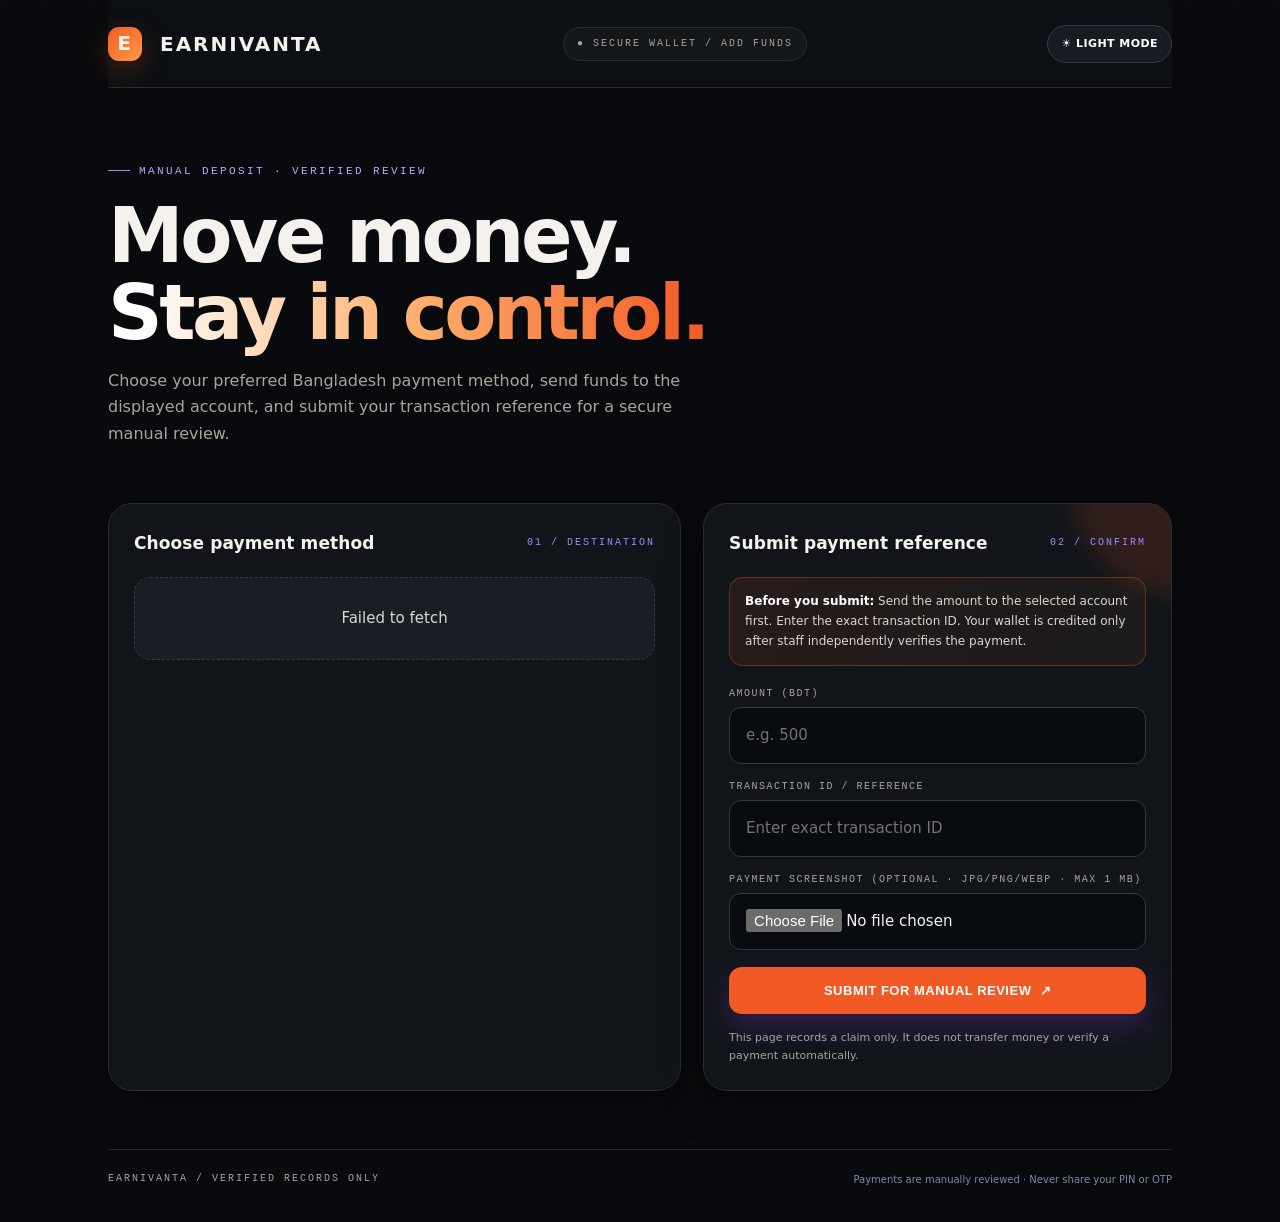
==== commit 560b16cb: "Add optional payment proof upload to deposit form" ====
--- a/add-funds.html
+++ b/add-funds.html
@@ -1,11 +1,11 @@
 <!doctype html>
 <html lang="en"><head><meta charset="utf-8"><meta name="viewport" content="width=device-width,initial-scale=1"><title>Earnivanta / Add Funds</title>
-<style>:root{color-scheme:dark;--bg:#070914;--panel:#111629;--line:rgba(255,255,255,.11);--muted:#9aa5bd;--white:#f6f7ff;--pink:#e2136e;--orange:#f26522;--cyan:#64e5db}*{box-sizing:border-box}html{scroll-behavior:smooth}body{margin:0;min-height:100vh;background:radial-gradient(ellipse at 12% 8%,rgba(92,65,180,.24),transparent 34%),radial-gradient(ellipse at 90% 28%,rgba(226,19,110,.14),transparent 30%),linear-gradient(145deg,#070914 0%,#0b1020 52%,#090b16 100%);color:var(--white);font:15px/1.65 "Segoe UI",system-ui,"Noto Sans Bengali",sans-serif;overflow-x:hidden}body:before{content:"";position:fixed;inset:0;pointer-events:none;opacity:.22;background-image:linear-gradient(rgba(255,255,255,.035) 1px,transparent 1px),linear-gradient(90deg,rgba(255,255,255,.035) 1px,transparent 1px);background-size:44px 44px;mask-image:linear-gradient(to bottom,black,transparent 85%)}.wrap{position:relative;max-width:1120px;margin:auto;padding:0 28px}.top{height:88px;display:flex;align-items:center;justify-content:space-between;border-bottom:1px solid var(--line)}.brand{font-size:20px;font-weight:900;letter-spacing:2px}.brand-mark{display:inline-grid;place-items:center;width:34px;height:34px;border-radius:11px;margin-right:9px;background:linear-gradient(135deg,#e2136e,#6d4aff);box-shadow:0 8px 28px #e2136e44}.tag{font:10px/1.4 ui-monospace,monospace;letter-spacing:2px;color:#9ba7c2}.secure{border:1px solid var(--line);border-radius:99px;padding:9px 13px;background:#ffffff08}.hero{padding:66px 0 36px;max-width:760px}.eyebrow{display:inline-flex;align-items:center;gap:9px;color:#b8a9ff;font:11px ui-monospace,monospace;letter-spacing:2.4px}.eyebrow:before{content:"";width:22px;height:1px;background:#a18cff}h1{font-size:clamp(42px,7vw,76px);line-height:1.02;letter-spacing:-3.5px;margin:18px 0 16px;font-weight:850}h1 span{background:linear-gradient(90deg,#fff 8%,#c7baff 48%,#ff8ab8 95%);-webkit-background-clip:text;background-clip:text;color:transparent}.hero p{color:var(--muted);max-width:600px;margin:0;font-size:16px}.layout{display:grid;grid-template-columns:minmax(0,1.1fr) minmax(320px,.9fr);gap:22px;padding:20px 0 58px}.panel{background:linear-gradient(145deg,rgba(20,27,49,.94),rgba(12,17,33,.94));border:1px solid var(--line);border-radius:24px;padding:25px;box-shadow:0 22px 70px #0005;backdrop-filter:blur(12px)}.panel-head{display:flex;align-items:center;justify-content:space-between;gap:12px;margin-bottom:20px}.panel h2{font-size:17px;letter-spacing:.1px;margin:0}.step{font:10px ui-monospace,monospace;color:#9c8cff;letter-spacing:2px}.cards{display:grid;grid-template-columns:repeat(2,minmax(0,1fr));gap:13px}.card{position:relative;min-width:0;padding:17px;border:1px solid var(--line);border-radius:17px;background:linear-gradient(145deg,#ffffff0b,#ffffff03);cursor:pointer;transition:transform .2s,border-color .2s,background .2s;overflow:hidden}.card:hover{transform:translateY(-3px);border-color:#a18cff88}.card.selected{border:1px solid #b29dff;background:linear-gradient(145deg,#5b4b9a40,#e2136e12);box-shadow:inset 0 0 0 1px #a18cff33,0 10px 32px #5c4bbb22}.card.selected:after{content:"✓";position:absolute;right:13px;top:12px;width:22px;height:22px;border-radius:50%;display:grid;place-items:center;background:#9d87ff;color:#0b0b17;font-weight:900;font-size:12px}.brandline{display:flex;align-items:center;gap:12px;margin-bottom:15px}.logo-box{width:56px;height:48px;flex:0 0 56px;border-radius:13px;background:#fff;display:grid;place-items:center;padding:6px}.logo-box img{max-width:100%;max-height:100%;object-fit:contain}.logo-fallback{font-size:12px;font-weight:900;color:#151525}.method-name{font-weight:800;font-size:15px}.meta{font:9px ui-monospace,monospace;letter-spacing:1.4px;color:#8f9bb7;margin-top:3px}.number{font-size:20px;font-weight:800;letter-spacing:.2px;overflow-wrap:anywhere;margin:6px 0 3px}.instructions{color:#9ba6bd;font-size:11px;line-height:1.5;margin:0}.form-panel{position:relative;overflow:hidden}.form-panel:before{content:"";position:absolute;width:220px;height:220px;border-radius:50%;right:-120px;top:-130px;background:#e2136e22;filter:blur(12px)}.form-panel>*{position:relative}.note{padding:14px 15px;background:linear-gradient(100deg,#4d3b8c35,#e2136e12);border:1px solid #a18cff38;border-radius:14px;color:#c9c8e2;font-size:12px;margin:0 0 22px}.note strong{color:#fff}.field{margin:17px 0}.field label{display:block;font:10px ui-monospace,monospace;letter-spacing:1.5px;color:#aeb8ce;margin-bottom:8px}.field input,.field select{width:100%;padding:15px 16px;border:1px solid #ffffff1c;border-radius:12px;background:#080d1d;color:var(--white);font:inherit;outline:none;transition:border-color .2s,box-shadow .2s}.field input:focus,.field select:focus{border-color:#a18cff;box-shadow:0 0 0 3px #a18cff20}.field input::placeholder{color:#67728c}.btn{width:100%;border:0;border-radius:13px;padding:16px 18px;background:linear-gradient(100deg,#7658f5,#d52c91);color:white;font-weight:850;font-size:13px;letter-spacing:.5px;cursor:pointer;box-shadow:0 12px 30px #8d3ce844;transition:transform .2s,filter .2s}.btn:hover{transform:translateY(-2px);filter:brightness(1.1)}.fineprint{color:#77839d;font-size:11px;margin:15px 0 0}.muted{color:var(--muted)}.hidden{display:none!important}.toast{position:fixed;z-index:5;bottom:20px;right:20px;max-width:min(90vw,420px);background:#202943;border:1px solid #ffffff22;color:white;padding:14px 18px;border-radius:13px;box-shadow:0 15px 50px #0008}.empty{grid-column:1/-1;padding:28px;border:1px dashed #ffffff30;border-radius:16px;color:var(--muted);text-align:center}.footer{border-top:1px solid var(--line);padding:22px 0 34px;display:flex;justify-content:space-between;gap:12px;flex-wrap:wrap}.copyhint{font-size:10px;color:#7d89a3}@media(max-width:820px){.layout{grid-template-columns:1fr}.hero{padding:48px 0 25px}}@media(max-width:520px){.wrap{padding:0 16px}.top{height:72px}.secure{font-size:9px}.hero{padding-top:42px}h1{letter-spacing:-2px}.panel{padding:18px;border-radius:19px}.cards{grid-template-columns:1fr}.card{padding:15px}.number{font-size:19px}}</style><link rel="stylesheet" href="./theme.css?v=1"></head><body><div class="wrap"><header class="top"><div class="brand"><span class="brand-mark">E</span> EARNIVANTA</div><div class="secure tag">● SECURE WALLET / ADD FUNDS</div></header><section class="hero"><div class="eyebrow">MANUAL DEPOSIT · VERIFIED REVIEW</div><h1>Move money.<br><span>Stay in control.</span></h1><p>Choose your preferred Bangladesh payment method, send funds to the displayed account, and submit your transaction reference for a secure manual review.</p></section><div class="layout"><section class="panel"><div class="panel-head"><h2>Choose payment method</h2><span class="step">01 / DESTINATION</span></div><div id="destinations" class="cards"><div class="empty">Loading available payment accounts…</div></div></section><section class="panel form-panel"><div class="panel-head"><h2>Submit payment reference</h2><span class="step">02 / CONFIRM</span></div><div class="note"><strong>Before you submit:</strong> Send the amount to the selected account first. Enter the exact transaction ID. Your wallet is credited only after staff independently verifies the payment.</div><form id="form"><div class="field"><label>AMOUNT (BDT)</label><input id="amount" type="number" min="1" max="1000000" step="0.01" required placeholder="e.g. 500"></div><div class="field"><label>TRANSACTION ID / REFERENCE</label><input id="reference" required minlength="6" maxlength="120" placeholder="Enter exact transaction ID"></div><button class="btn" type="submit">SUBMIT FOR MANUAL REVIEW&nbsp; ↗</button></form><p class="fineprint">This page records a claim only. It does not transfer money or verify a payment automatically.</p></section></div><footer class="footer"><span class="tag">EARNIVANTA / VERIFIED RECORDS ONLY</span><span class="copyhint">Payments are manually reviewed · Never share your PIN or OTP</span></footer></div><div id="toast" class="toast hidden"></div>
+<style>:root{color-scheme:dark;--bg:#070914;--panel:#111629;--line:rgba(255,255,255,.11);--muted:#9aa5bd;--white:#f6f7ff;--pink:#e2136e;--orange:#f26522;--cyan:#64e5db}*{box-sizing:border-box}html{scroll-behavior:smooth}body{margin:0;min-height:100vh;background:radial-gradient(ellipse at 12% 8%,rgba(92,65,180,.24),transparent 34%),radial-gradient(ellipse at 90% 28%,rgba(226,19,110,.14),transparent 30%),linear-gradient(145deg,#070914 0%,#0b1020 52%,#090b16 100%);color:var(--white);font:15px/1.65 "Segoe UI",system-ui,"Noto Sans Bengali",sans-serif;overflow-x:hidden}body:before{content:"";position:fixed;inset:0;pointer-events:none;opacity:.22;background-image:linear-gradient(rgba(255,255,255,.035) 1px,transparent 1px),linear-gradient(90deg,rgba(255,255,255,.035) 1px,transparent 1px);background-size:44px 44px;mask-image:linear-gradient(to bottom,black,transparent 85%)}.wrap{position:relative;max-width:1120px;margin:auto;padding:0 28px}.top{height:88px;display:flex;align-items:center;justify-content:space-between;border-bottom:1px solid var(--line)}.brand{font-size:20px;font-weight:900;letter-spacing:2px}.brand-mark{display:inline-grid;place-items:center;width:34px;height:34px;border-radius:11px;margin-right:9px;background:linear-gradient(135deg,#e2136e,#6d4aff);box-shadow:0 8px 28px #e2136e44}.tag{font:10px/1.4 ui-monospace,monospace;letter-spacing:2px;color:#9ba7c2}.secure{border:1px solid var(--line);border-radius:99px;padding:9px 13px;background:#ffffff08}.hero{padding:66px 0 36px;max-width:760px}.eyebrow{display:inline-flex;align-items:center;gap:9px;color:#b8a9ff;font:11px ui-monospace,monospace;letter-spacing:2.4px}.eyebrow:before{content:"";width:22px;height:1px;background:#a18cff}h1{font-size:clamp(42px,7vw,76px);line-height:1.02;letter-spacing:-3.5px;margin:18px 0 16px;font-weight:850}h1 span{background:linear-gradient(90deg,#fff 8%,#c7baff 48%,#ff8ab8 95%);-webkit-background-clip:text;background-clip:text;color:transparent}.hero p{color:var(--muted);max-width:600px;margin:0;font-size:16px}.layout{display:grid;grid-template-columns:minmax(0,1.1fr) minmax(320px,.9fr);gap:22px;padding:20px 0 58px}.panel{background:linear-gradient(145deg,rgba(20,27,49,.94),rgba(12,17,33,.94));border:1px solid var(--line);border-radius:24px;padding:25px;box-shadow:0 22px 70px #0005;backdrop-filter:blur(12px)}.panel-head{display:flex;align-items:center;justify-content:space-between;gap:12px;margin-bottom:20px}.panel h2{font-size:17px;letter-spacing:.1px;margin:0}.step{font:10px ui-monospace,monospace;color:#9c8cff;letter-spacing:2px}.cards{display:grid;grid-template-columns:repeat(2,minmax(0,1fr));gap:13px}.card{position:relative;min-width:0;padding:17px;border:1px solid var(--line);border-radius:17px;background:linear-gradient(145deg,#ffffff0b,#ffffff03);cursor:pointer;transition:transform .2s,border-color .2s,background .2s;overflow:hidden}.card:hover{transform:translateY(-3px);border-color:#a18cff88}.card.selected{border:1px solid #b29dff;background:linear-gradient(145deg,#5b4b9a40,#e2136e12);box-shadow:inset 0 0 0 1px #a18cff33,0 10px 32px #5c4bbb22}.card.selected:after{content:"✓";position:absolute;right:13px;top:12px;width:22px;height:22px;border-radius:50%;display:grid;place-items:center;background:#9d87ff;color:#0b0b17;font-weight:900;font-size:12px}.brandline{display:flex;align-items:center;gap:12px;margin-bottom:15px}.logo-box{width:56px;height:48px;flex:0 0 56px;border-radius:13px;background:#fff;display:grid;place-items:center;padding:6px}.logo-box img{max-width:100%;max-height:100%;object-fit:contain}.logo-fallback{font-size:12px;font-weight:900;color:#151525}.method-name{font-weight:800;font-size:15px}.meta{font:9px ui-monospace,monospace;letter-spacing:1.4px;color:#8f9bb7;margin-top:3px}.number{font-size:20px;font-weight:800;letter-spacing:.2px;overflow-wrap:anywhere;margin:6px 0 3px}.instructions{color:#9ba6bd;font-size:11px;line-height:1.5;margin:0}.form-panel{position:relative;overflow:hidden}.form-panel:before{content:"";position:absolute;width:220px;height:220px;border-radius:50%;right:-120px;top:-130px;background:#e2136e22;filter:blur(12px)}.form-panel>*{position:relative}.note{padding:14px 15px;background:linear-gradient(100deg,#4d3b8c35,#e2136e12);border:1px solid #a18cff38;border-radius:14px;color:#c9c8e2;font-size:12px;margin:0 0 22px}.note strong{color:#fff}.field{margin:17px 0}.field label{display:block;font:10px ui-monospace,monospace;letter-spacing:1.5px;color:#aeb8ce;margin-bottom:8px}.field input,.field select{width:100%;padding:15px 16px;border:1px solid #ffffff1c;border-radius:12px;background:#080d1d;color:var(--white);font:inherit;outline:none;transition:border-color .2s,box-shadow .2s}.field input:focus,.field select:focus{border-color:#a18cff;box-shadow:0 0 0 3px #a18cff20}.field input::placeholder{color:#67728c}.btn{width:100%;border:0;border-radius:13px;padding:16px 18px;background:linear-gradient(100deg,#7658f5,#d52c91);color:white;font-weight:850;font-size:13px;letter-spacing:.5px;cursor:pointer;box-shadow:0 12px 30px #8d3ce844;transition:transform .2s,filter .2s}.btn:hover{transform:translateY(-2px);filter:brightness(1.1)}.fineprint{color:#77839d;font-size:11px;margin:15px 0 0}.muted{color:var(--muted)}.hidden{display:none!important}.toast{position:fixed;z-index:5;bottom:20px;right:20px;max-width:min(90vw,420px);background:#202943;border:1px solid #ffffff22;color:white;padding:14px 18px;border-radius:13px;box-shadow:0 15px 50px #0008}.empty{grid-column:1/-1;padding:28px;border:1px dashed #ffffff30;border-radius:16px;color:var(--muted);text-align:center}.footer{border-top:1px solid var(--line);padding:22px 0 34px;display:flex;justify-content:space-between;gap:12px;flex-wrap:wrap}.copyhint{font-size:10px;color:#7d89a3}@media(max-width:820px){.layout{grid-template-columns:1fr}.hero{padding:48px 0 25px}}@media(max-width:520px){.wrap{padding:0 16px}.top{height:72px}.secure{font-size:9px}.hero{padding-top:42px}h1{letter-spacing:-2px}.panel{padding:18px;border-radius:19px}.cards{grid-template-columns:1fr}.card{padding:15px}.number{font-size:19px}}</style><link rel="stylesheet" href="./theme.css?v=1"></head><body><div class="wrap"><header class="top"><div class="brand"><span class="brand-mark">E</span> EARNIVANTA</div><div class="secure tag">● SECURE WALLET / ADD FUNDS</div></header><section class="hero"><div class="eyebrow">MANUAL DEPOSIT · VERIFIED REVIEW</div><h1>Move money.<br><span>Stay in control.</span></h1><p>Choose your preferred Bangladesh payment method, send funds to the displayed account, and submit your transaction reference for a secure manual review.</p></section><div class="layout"><section class="panel"><div class="panel-head"><h2>Choose payment method</h2><span class="step">01 / DESTINATION</span></div><div id="destinations" class="cards"><div class="empty">Loading available payment accounts…</div></div></section><section class="panel form-panel"><div class="panel-head"><h2>Submit payment reference</h2><span class="step">02 / CONFIRM</span></div><div class="note"><strong>Before you submit:</strong> Send the amount to the selected account first. Enter the exact transaction ID. Your wallet is credited only after staff independently verifies the payment.</div><form id="form"><div class="field"><label>AMOUNT (BDT)</label><input id="amount" type="number" min="1" max="1000000" step="0.01" required placeholder="e.g. 500"></div><div class="field"><label>TRANSACTION ID / REFERENCE</label><input id="reference" required minlength="6" maxlength="120" placeholder="Enter exact transaction ID"></div><div class="field"><label>PAYMENT SCREENSHOT (OPTIONAL · JPG/PNG/WEBP · MAX 1 MB)</label><input id="proof" type="file" accept="image/jpeg,image/png,image/webp"></div><button class="btn" type="submit">SUBMIT FOR MANUAL REVIEW&nbsp; ↗</button></form><p class="fineprint">This page records a claim only. It does not transfer money or verify a payment automatically.</p></section></div><footer class="footer"><span class="tag">EARNIVANTA / VERIFIED RECORDS ONLY</span><span class="copyhint">Payments are manually reviewed · Never share your PIN or OTP</span></footer></div><div id="toast" class="toast hidden"></div>
 <script>
 const $=id=>document.getElementById(id);let base="",token="",selected=null;
 function msg(s){$("toast").textContent=s;$("toast").classList.remove("hidden");setTimeout(()=>$("toast").classList.add("hidden"),4000)}
 const esc=s=>String(s??"").replace(/[&<>"']/g,c=>({"&":"&amp;","<":"&lt;",">":"&gt;",'"':"&quot;","'":"&#39;"}[c]));
 async function load(){base=new URLSearchParams(location.search).get("api")||localStorage.getItem("earnivanta_api")||"https://earnivanta-api-ozq5.onrender.com";token=localStorage.getItem("earnivanta_token")||"";if(!base){$("destinations").innerHTML='<div class="empty">Payment service is not configured. Sign in to your account or set the API URL in the app first.</div>';return}try{const r=await fetch(base.replace(/\/$/,"")+"/api/v1/payment-destinations");const items=await r.json();if(!r.ok)throw Error("Could not load payment destinations");const logoFor=m=>{const v=String(m||"").toLowerCase();if(v.includes("bkash"))return "https://raw.githubusercontent.com/mdmubarokhosin/Bd-MFS-Logo/refs/heads/main/logos/png/bkash.png";if(v.includes("nagad"))return "https://raw.githubusercontent.com/mdmubarokhosin/Bd-MFS-Logo/refs/heads/main/logos/png/nagad.png";if(v.includes("rocket"))return "https://raw.githubusercontent.com/mdmubarokhosin/Bd-MFS-Logo/refs/heads/main/logos/png/rocket.png";if(v.includes("upay"))return "https://raw.githubusercontent.com/mdmubarokhosin/Bd-MFS-Logo/refs/heads/main/logos/png/upay.png";return ""};$("destinations").innerHTML=items.length?items.map(x=>{const logo=logoFor(x.method);return '<article class="card" data-id="'+x.id+'"><div class="brandline"><div class="logo-box">'+(logo?'<img src="'+logo+'" alt="'+esc(x.method)+' logo" onerror="this.outerHTML=\'<span class=\\\'logo-fallback\\\'>'+esc(x.method.toUpperCase().slice(0,8))+'</span>\'">':'<span class="logo-fallback">'+esc(x.method.toUpperCase().slice(0,8))+'</span>')+'</div><div><div class="method-name">'+esc(x.method)+'</div><div class="meta">'+esc(x.account_type.toUpperCase())+'</div></div></div><h3 style="font-size:13px;margin:0;color:#d9def0">'+esc(x.label)+'</h3><div class="number">'+esc(x.account_number)+'</div><p class="instructions">'+esc(x.instructions||"Use this account to send your payment")+'</p></article>'}).join(""):'<div class="empty">No payment destinations are active right now.</div>';$("destinations").querySelectorAll("[data-id]").forEach(c=>c.onclick=()=>{selected=items.find(x=>x.id===Number(c.dataset.id));$("destinations").querySelectorAll(".card").forEach(x=>x.classList.toggle("selected",x===c))})}catch(e){$("destinations").innerHTML='<div class="empty">'+esc(e.message)+'</div>'}}
-$("form").onsubmit=async e=>{e.preventDefault();if(!selected){msg("Select a payment destination first");return}if(!token){msg("Please sign in to your Earnivanta account first");return}const amount=Math.round(Number($("amount").value)*100);if(!Number.isSafeInteger(amount)||amount<=0){msg("Enter a valid amount");return}try{const r=await fetch(base.replace(/\/$/,"")+"/api/v1/deposits",{method:"POST",headers:{"Content-Type":"application/json","Authorization":"Bearer "+token},body:JSON.stringify({amount_minor:amount,method:selected.method.toLowerCase(),payment_destination_id:selected.id,payment_reference:$("reference").value.trim()})});const d=await r.json();if(!r.ok)throw Error(d.detail||"Submission failed");msg("Submitted. Awaiting manual verification.");$("form").reset()}catch(e){msg(e.message)}};
+$("form").onsubmit=async e=>{e.preventDefault();if(!selected){msg("Select a payment destination first");return}if(!token){msg("Please sign in to your Earnivanta account first");return}const amount=Math.round(Number($("amount").value)*100);if(!Number.isSafeInteger(amount)||amount<=0){msg("Enter a valid amount");return}try{let proof_image_data=null;const file=$("proof").files[0];if(file){if(!["image/jpeg","image/png","image/webp"].includes(file.type)||file.size>1024*1024){msg("Screenshot must be JPG, PNG or WEBP and no larger than 1 MB");return}proof_image_data=await new Promise((resolve,reject)=>{const reader=new FileReader();reader.onload=()=>resolve(reader.result);reader.onerror=()=>reject(Error("Could not read screenshot"));reader.readAsDataURL(file)})}const r=await fetch(base.replace(/\/$/,"")+"/api/v1/deposits",{method:"POST",headers:{"Content-Type":"application/json","Authorization":"Bearer "+token},body:JSON.stringify({amount_minor:amount,method:selected.method.toLowerCase(),payment_destination_id:selected.id,payment_reference:$("reference").value.trim(),proof_image_data})});const d=await r.json();if(!r.ok)throw Error(d.detail||"Submission failed");msg("Submitted. Awaiting manual verification.");$("form").reset()}catch(e){msg(e.message)}};
 load();
 </script><script src="./theme.js?v=1"></script></body></html>
--- a/theme.css
+++ b/theme.css
@@ -26,3 +26,13 @@
 .ev-theme-switch:hover{border-color:#f15a24!important;transform:translateY(-1px)}
 body[data-theme="dark"] .ev-theme-switch{background:#171c22!important;border-color:#343a42!important;color:#fff!important}
 @media(max-width:640px){.ev-theme-switch{min-height:34px;padding:7px 10px!important;font-size:10px!important}.mast .tools,.top .row,.topright{gap:7px;flex-wrap:wrap}}
+
+/* Brand alignment: warm orange accents across every route, including wallet */
+body[data-theme="dark"] .brand-mark,body[data-theme="light"] .brand-mark{background:linear-gradient(135deg,#f15a24,#ff9b45)!important;box-shadow:0 8px 28px #f15a2440!important}
+body[data-theme="dark"] .form-panel:before,body[data-theme="light"] .form-panel:before{background:#f15a2425!important}
+body[data-theme="dark"] .card.selected,body[data-theme="light"] .card.selected{border-color:#f15a24!important;background:linear-gradient(145deg,#f15a2420,#ff9b450d)!important;box-shadow:inset 0 0 0 1px #f15a2433,0 10px 32px #f15a2415!important}
+body[data-theme="dark"] .note,body[data-theme="light"] .note{background:linear-gradient(100deg,#f15a2418,#ff9b450c)!important;border-color:#f15a2455!important}
+body[data-theme="dark"] .hero h1 span,body[data-theme="light"] .hero h1 span{background:linear-gradient(90deg,#fff 5%,#ffb16f 50%,#f15a24 100%);-webkit-background-clip:text;background-clip:text;color:transparent}
+body[data-theme="light"] .hero h1 span{background:linear-gradient(90deg,#191714 5%,#f15a24 65%,#c74316 100%);-webkit-background-clip:text;background-clip:text;color:transparent}
+body[data-theme="dark"] .logo-box{background:#fff!important}
+body[data-theme="dark"] .map{background-color:#141a1e}
